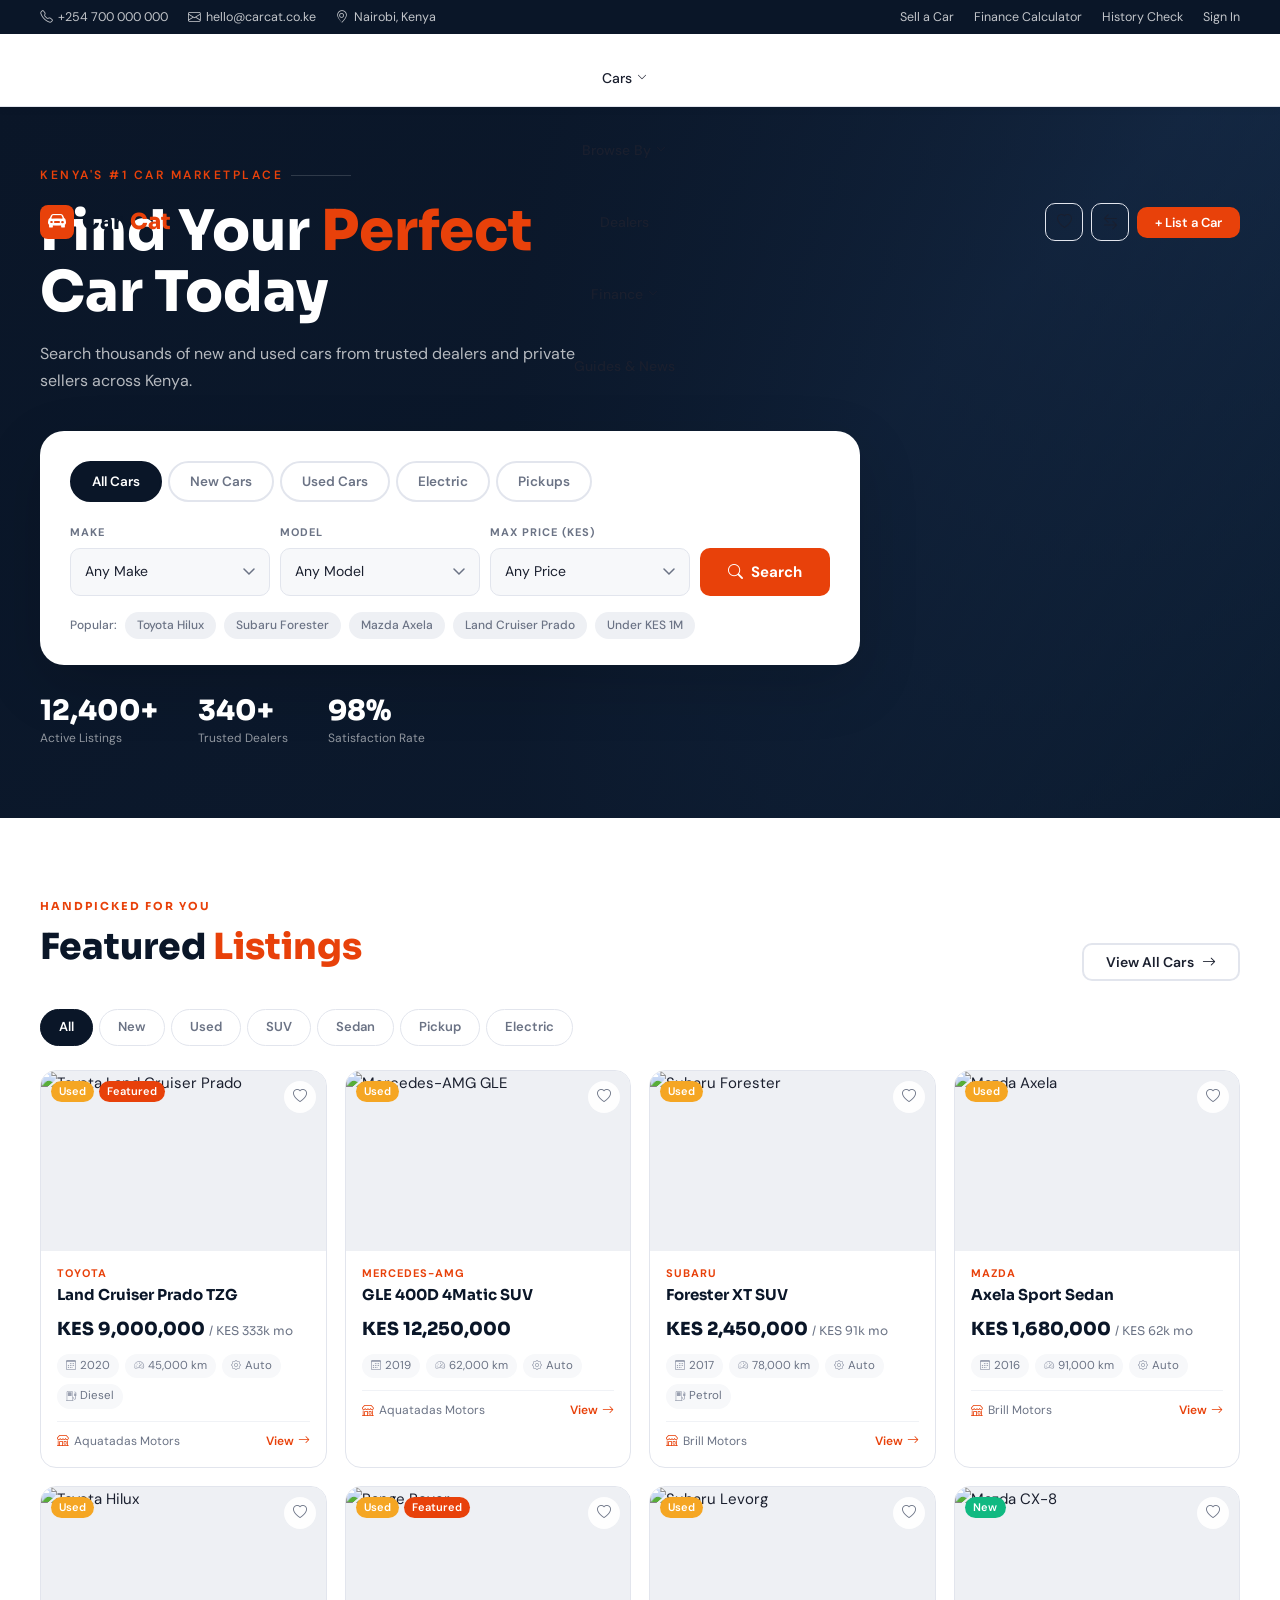
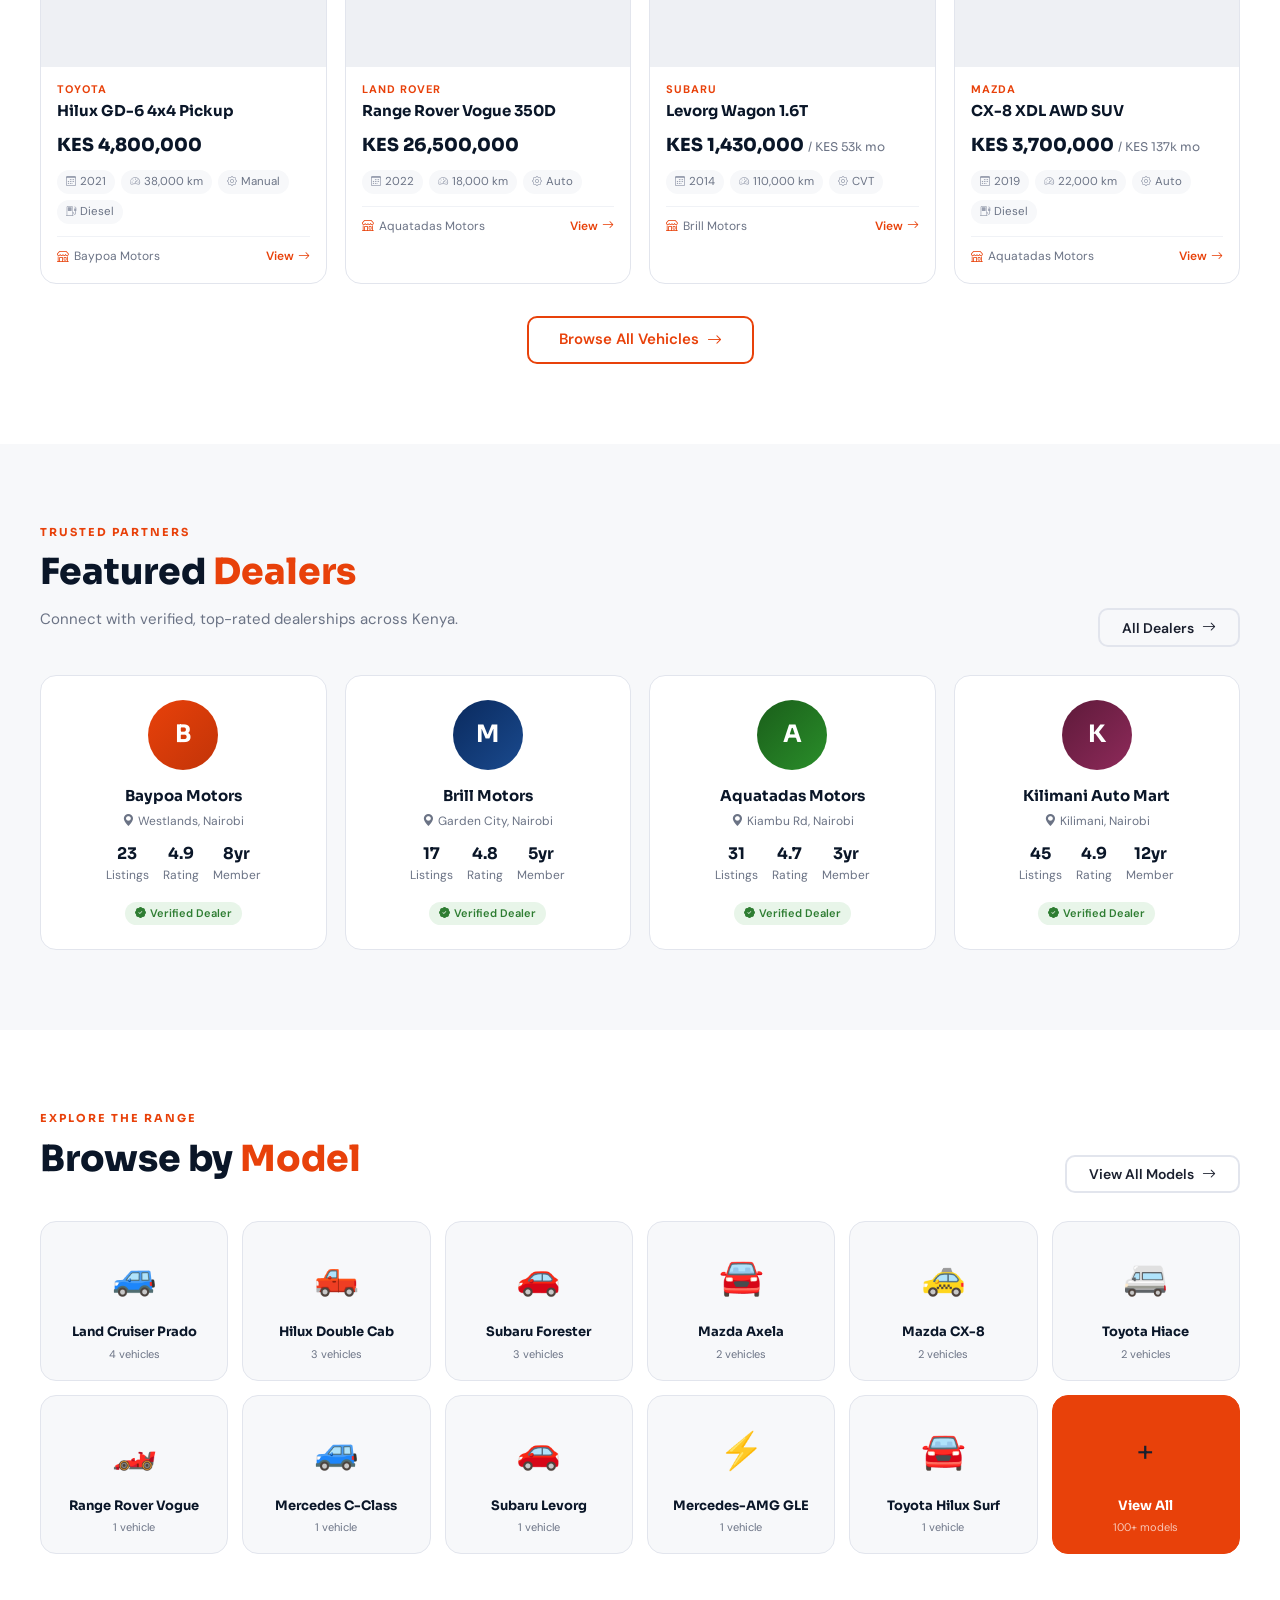
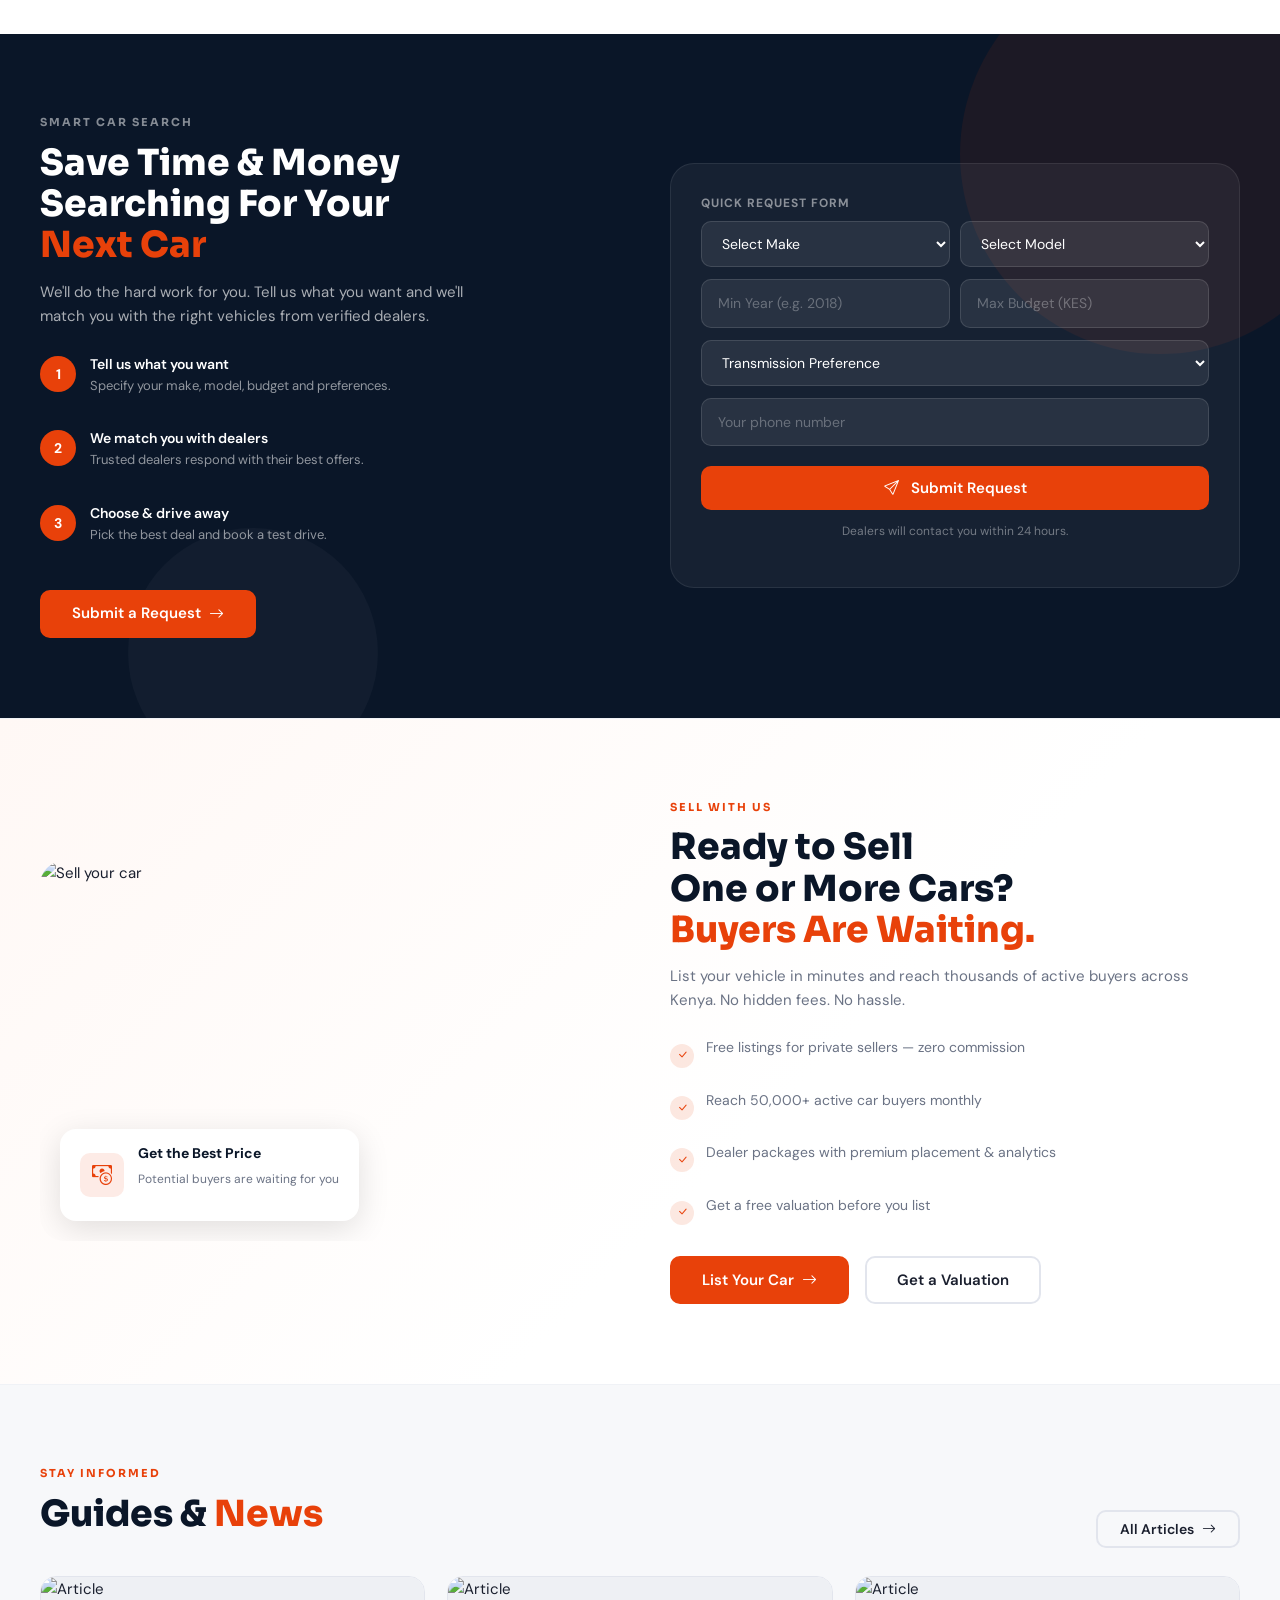
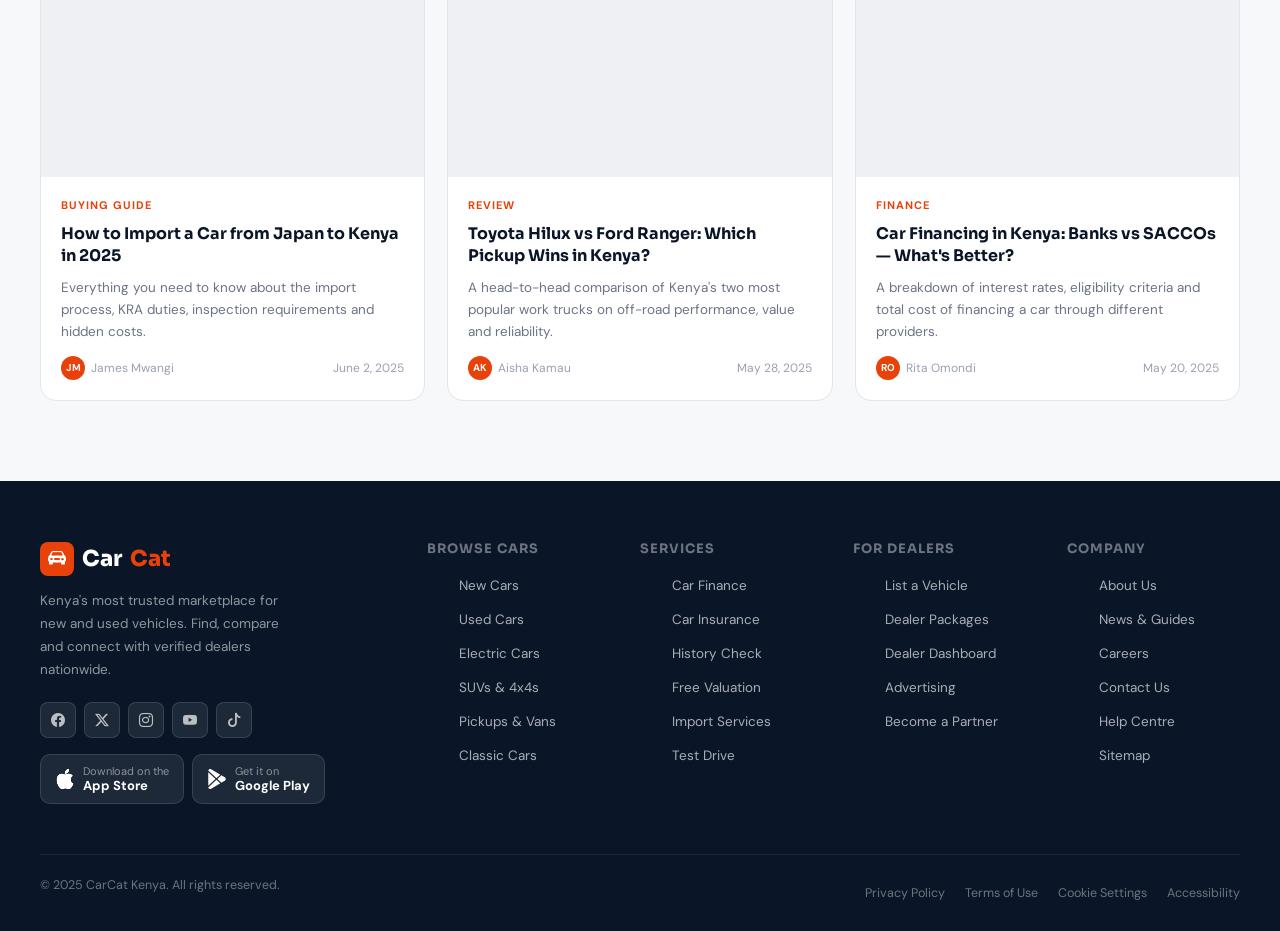
==== index.html @ f8829799 "initial commit" ====
<!DOCTYPE html>
<html lang="en">
<head>
  <meta charset="UTF-8" />
  <meta name="viewport" content="width=device-width, initial-scale=1.0" />
  <title>CarCat — Find Your Perfect Car</title>
  <link rel="stylesheet" href="https://cdn.jsdelivr.net/npm/bootstrap@5.3.3/dist/css/bootstrap.min.css" />
  <link rel="stylesheet" href="https://cdn.jsdelivr.net/npm/bootstrap-icons@1.11.3/font/bootstrap-icons.min.css" />
  <link rel="stylesheet" href="css/style.css" />
</head>
<body>

<!-- ===================== NAVBAR ===================== -->
<div class="navbar-wrap">
  <!-- Top bar -->
  <div class="top-bar">
    <div class="container">
      <div class="top-bar-links">
        <a href="#"><i class="bi bi-telephone"></i> +254 700 000 000</a>
        <a href="#"><i class="bi bi-envelope"></i> hello@carcat.co.ke</a>
        <a href="#"><i class="bi bi-geo-alt"></i> Nairobi, Kenya</a>
      </div>
      <div class="top-bar-links">
        <a href="pages/sell.html">Sell a Car</a>
        <a href="#">Finance Calculator</a>
        <a href="#">History Check</a>
        <a href="#">Sign In</a>
      </div>
    </div>
  </div>

  <!-- Main nav -->
  <nav class="navbar">
    <div class="container">
      <div class="navbar-logo">
        <a href="index.html">
          <div class="logo-icon"><i class="bi bi-car-front-fill"></i></div>
          Car<span>Cat</span>
        </a>
      </div>

      <ul class="navbar-nav">
        <!-- Cars dropdown -->
        <li class="nav-item">
          <a href="pages/listing.html" class="nav-link">Cars <i class="bi bi-chevron-down"></i></a>
          <div class="nav-dropdown">
            <a href="pages/listing.html?type=new"><i class="bi bi-stars"></i> New Cars</a>
            <a href="pages/listing.html?type=used"><i class="bi bi-car-front"></i> Used Cars</a>
            <a href="pages/listing.html?type=electric"><i class="bi bi-lightning-charge"></i> Electric Cars</a>
            <a href="pages/listing.html?type=suv"><i class="bi bi-truck"></i> SUVs &amp; 4x4s</a>
            <a href="pages/listing.html?type=classic"><i class="bi bi-award"></i> Classic Cars</a>
            <a href="pages/listing.html?type=pickup"><i class="bi bi-truck-front"></i> Pickups</a>
          </div>
        </li>
        <!-- Browse By dropdown -->
        <li class="nav-item">
          <a href="#" class="nav-link">Browse By <i class="bi bi-chevron-down"></i></a>
          <div class="nav-mega">
            <a href="#" class="mega-item"><i class="bi bi-tag"></i> Make</a>
            <a href="pages/models.html" class="mega-item"><i class="bi bi-grid"></i> Model</a>
            <a href="#" class="mega-item"><i class="bi bi-currency-dollar"></i> Price Range</a>
            <a href="#" class="mega-item"><i class="bi bi-geo-alt"></i> Location</a>
            <a href="#" class="mega-item"><i class="bi bi-fuel-pump"></i> Fuel Type</a>
            <a href="#" class="mega-item"><i class="bi bi-speedometer2"></i> Mileage</a>
            <a href="#" class="mega-item"><i class="bi bi-calendar3"></i> Year</a>
            <a href="#" class="mega-item"><i class="bi bi-gear"></i> Transmission</a>
            <a href="#" class="mega-item"><i class="bi bi-palette"></i> Colour</a>
          </div>
        </li>
        <li class="nav-item">
          <a href="pages/dealers.html" class="nav-link">Dealers</a>
        </li>
        <li class="nav-item">
          <a href="#" class="nav-link">Finance <i class="bi bi-chevron-down"></i></a>
          <div class="nav-dropdown">
            <a href="#"><i class="bi bi-calculator"></i> Finance Calculator</a>
            <a href="#"><i class="bi bi-bank"></i> Car Loans</a>
            <a href="#"><i class="bi bi-shield-check"></i> Car Insurance</a>
          </div>
        </li>
        <li class="nav-item">
          <a href="pages/articles.html" class="nav-link">Guides &amp; News</a>
        </li>
      </ul>

      <div class="navbar-actions">
        <button class="nav-icon-btn" title="Saved"><i class="bi bi-heart"></i></button>
        <button class="nav-icon-btn" title="Compare"><i class="bi bi-arrow-left-right"></i></button>
        <a href="pages/sell.html" class="btn btn-primary btn-sm">+ List a Car</a>
        <button class="navbar-toggle" id="navToggle"><i class="bi bi-list"></i></button>
      </div>
    </div>
  </nav>
</div>

<!-- Mobile Nav -->
<div class="mobile-nav" id="mobileNav">
  <a href="index.html" class="mobile-nav-link">Home <i class="bi bi-chevron-right"></i></a>
  <a href="pages/listing.html" class="mobile-nav-link">Browse Cars <i class="bi bi-chevron-right"></i></a>
  <a href="pages/dealers.html" class="mobile-nav-link">Dealers <i class="bi bi-chevron-right"></i></a>
  <a href="pages/models.html" class="mobile-nav-link">Models <i class="bi bi-chevron-right"></i></a>
  <a href="pages/articles.html" class="mobile-nav-link">News &amp; Guides <i class="bi bi-chevron-right"></i></a>
  <a href="pages/sell.html" class="mobile-nav-link">Sell a Car <i class="bi bi-chevron-right"></i></a>
  <div class="mt-4">
    <a href="pages/sell.html" class="btn btn-primary w-100">+ List a Car</a>
  </div>
</div>

<!-- ===================== HERO ===================== -->
<section class="hero">
  <div class="hero-bg"></div>
  <div class="hero-overlay"></div>
  <div class="hero-content">
    <div class="container">
      <div class="hero-text">
        <div class="hero-eyebrow">Kenya's #1 Car Marketplace</div>
        <h1>Find Your <span>Perfect</span><br>Car Today</h1>
        <p>Search thousands of new and used cars from trusted dealers and private sellers across Kenya.</p>
      </div>

      <!-- Search Card -->
      <div class="search-card">
        <div class="search-tabs">
          <button class="search-tab active">All Cars</button>
          <button class="search-tab">New Cars</button>
          <button class="search-tab">Used Cars</button>
          <button class="search-tab">Electric</button>
          <button class="search-tab">Pickups</button>
        </div>
        <div class="search-fields">
          <div class="field-group">
            <label class="field-label">Make</label>
            <select class="field-select">
              <option value="">Any Make</option>
              <option>Toyota</option>
              <option>Mazda</option>
              <option>Subaru</option>
              <option>Mercedes-Benz</option>
              <option>BMW</option>
              <option>Land Rover</option>
              <option>Nissan</option>
              <option>Honda</option>
              <option>Mitsubishi</option>
              <option>Volkswagen</option>
            </select>
          </div>
          <div class="field-group">
            <label class="field-label">Model</label>
            <select class="field-select">
              <option value="">Any Model</option>
              <option>Land Cruiser</option>
              <option>Axela</option>
              <option>Forester</option>
              <option>Hilux</option>
              <option>Prado</option>
            </select>
          </div>
          <div class="field-group">
            <label class="field-label">Max Price (KES)</label>
            <select class="field-select">
              <option value="">Any Price</option>
              <option>500,000</option>
              <option>1,000,000</option>
              <option>2,000,000</option>
              <option>3,000,000</option>
              <option>5,000,000</option>
              <option>10,000,000+</option>
            </select>
          </div>
          <button class="search-btn" onclick="window.location='pages/listing.html'">
            <i class="bi bi-search"></i> Search
          </button>
        </div>
        <div class="search-shortcuts">
          <span class="search-shortcut-label">Popular:</span>
          <span class="shortcut-tag">Toyota Hilux</span>
          <span class="shortcut-tag">Subaru Forester</span>
          <span class="shortcut-tag">Mazda Axela</span>
          <span class="shortcut-tag">Land Cruiser Prado</span>
          <span class="shortcut-tag">Under KES 1M</span>
        </div>
      </div>

      <div class="hero-stats">
        <div class="hero-stat"><div class="num">12,400+</div><div class="lbl">Active Listings</div></div>
        <div class="hero-stat"><div class="num">340+</div><div class="lbl">Trusted Dealers</div></div>
        <div class="hero-stat"><div class="num">98%</div><div class="lbl">Satisfaction Rate</div></div>
      </div>
    </div>
  </div>
</section>

<!-- ===================== FEATURED LISTINGS ===================== -->
<section class="listings-section section-gap" id="featured">
  <div class="container">
    <div class="listings-header">
      <div>
        <span class="section-label">Handpicked for You</span>
        <h2 class="section-title">Featured <span>Listings</span></h2>
      </div>
      <a href="pages/listing.html" class="btn btn-ghost">View All Cars <i class="bi bi-arrow-right"></i></a>
    </div>

    <div class="listings-filter-tabs">
      <button class="filter-tab active">All</button>
      <button class="filter-tab">New</button>
      <button class="filter-tab">Used</button>
      <button class="filter-tab">SUV</button>
      <button class="filter-tab">Sedan</button>
      <button class="filter-tab">Pickup</button>
      <button class="filter-tab">Electric</button>
    </div>

    <div class="vehicles-grid">

      <!-- Card 1 -->
      <div class="vehicle-card" onclick="window.location='pages/detail.html'">
        <div class="vehicle-img-wrap">
          <img src="https://images.unsplash.com/photo-1519641471654-76ce0107ad1b?w=600&q=80" alt="Toyota Land Cruiser Prado" loading="lazy" />
          <div class="vehicle-badges"><span class="badge-used">Used</span><span class="badge-featured">Featured</span></div>
          <button class="vehicle-fav"><i class="bi bi-heart"></i></button>
        </div>
        <div class="vehicle-body">
          <div class="vehicle-make">Toyota</div>
          <div class="vehicle-name">Land Cruiser Prado TZG</div>
          <div class="vehicle-price">KES 9,000,000 <small>/ KES 333k mo</small></div>
          <div class="vehicle-specs">
            <span class="spec-tag"><i class="bi bi-calendar3"></i> 2020</span>
            <span class="spec-tag"><i class="bi bi-speedometer2"></i> 45,000 km</span>
            <span class="spec-tag"><i class="bi bi-gear"></i> Auto</span>
            <span class="spec-tag"><i class="bi bi-fuel-pump"></i> Diesel</span>
          </div>
          <div class="vehicle-footer">
            <span class="vehicle-dealer"><i class="bi bi-shop"></i> Aquatadas Motors</span>
            <span class="vehicle-action">View <i class="bi bi-arrow-right"></i></span>
          </div>
        </div>
      </div>

      <!-- Card 2 -->
      <div class="vehicle-card" onclick="window.location='pages/detail.html'">
        <div class="vehicle-img-wrap">
          <img src="https://images.unsplash.com/photo-1544636331-e26879cd4d9b?w=600&q=80" alt="Mercedes-AMG GLE" loading="lazy" />
          <div class="vehicle-badges"><span class="badge-used">Used</span></div>
          <button class="vehicle-fav"><i class="bi bi-heart"></i></button>
        </div>
        <div class="vehicle-body">
          <div class="vehicle-make">Mercedes-AMG</div>
          <div class="vehicle-name">GLE 400D 4Matic SUV</div>
          <div class="vehicle-price">KES 12,250,000</div>
          <div class="vehicle-specs">
            <span class="spec-tag"><i class="bi bi-calendar3"></i> 2019</span>
            <span class="spec-tag"><i class="bi bi-speedometer2"></i> 62,000 km</span>
            <span class="spec-tag"><i class="bi bi-gear"></i> Auto</span>
          </div>
          <div class="vehicle-footer">
            <span class="vehicle-dealer"><i class="bi bi-shop"></i> Aquatadas Motors</span>
            <span class="vehicle-action">View <i class="bi bi-arrow-right"></i></span>
          </div>
        </div>
      </div>

      <!-- Card 3 -->
      <div class="vehicle-card" onclick="window.location='pages/detail.html'">
        <div class="vehicle-img-wrap">
          <img src="https://images.unsplash.com/photo-1550355291-bbee04a92027?w=600&q=80" alt="Subaru Forester" loading="lazy" />
          <div class="vehicle-badges"><span class="badge-used">Used</span></div>
          <button class="vehicle-fav"><i class="bi bi-heart"></i></button>
        </div>
        <div class="vehicle-body">
          <div class="vehicle-make">Subaru</div>
          <div class="vehicle-name">Forester XT SUV</div>
          <div class="vehicle-price">KES 2,450,000 <small>/ KES 91k mo</small></div>
          <div class="vehicle-specs">
            <span class="spec-tag"><i class="bi bi-calendar3"></i> 2017</span>
            <span class="spec-tag"><i class="bi bi-speedometer2"></i> 78,000 km</span>
            <span class="spec-tag"><i class="bi bi-gear"></i> Auto</span>
            <span class="spec-tag"><i class="bi bi-fuel-pump"></i> Petrol</span>
          </div>
          <div class="vehicle-footer">
            <span class="vehicle-dealer"><i class="bi bi-shop"></i> Brill Motors</span>
            <span class="vehicle-action">View <i class="bi bi-arrow-right"></i></span>
          </div>
        </div>
      </div>

      <!-- Card 4 -->
      <div class="vehicle-card" onclick="window.location='pages/detail.html'">
        <div class="vehicle-img-wrap">
          <img src="https://images.unsplash.com/photo-1553440569-bcc63803a83d?w=600&q=80" alt="Mazda Axela" loading="lazy" />
          <div class="vehicle-badges"><span class="badge-used">Used</span></div>
          <button class="vehicle-fav"><i class="bi bi-heart"></i></button>
        </div>
        <div class="vehicle-body">
          <div class="vehicle-make">Mazda</div>
          <div class="vehicle-name">Axela Sport Sedan</div>
          <div class="vehicle-price">KES 1,680,000 <small>/ KES 62k mo</small></div>
          <div class="vehicle-specs">
            <span class="spec-tag"><i class="bi bi-calendar3"></i> 2016</span>
            <span class="spec-tag"><i class="bi bi-speedometer2"></i> 91,000 km</span>
            <span class="spec-tag"><i class="bi bi-gear"></i> Auto</span>
          </div>
          <div class="vehicle-footer">
            <span class="vehicle-dealer"><i class="bi bi-shop"></i> Brill Motors</span>
            <span class="vehicle-action">View <i class="bi bi-arrow-right"></i></span>
          </div>
        </div>
      </div>

      <!-- Card 5 -->
      <div class="vehicle-card" onclick="window.location='pages/detail.html'">
        <div class="vehicle-img-wrap">
          <img src="https://images.unsplash.com/photo-1494976388531-d1058494cdd8?w=600&q=80" alt="Toyota Hilux" loading="lazy" />
          <div class="vehicle-badges"><span class="badge-used">Used</span></div>
          <button class="vehicle-fav"><i class="bi bi-heart"></i></button>
        </div>
        <div class="vehicle-body">
          <div class="vehicle-make">Toyota</div>
          <div class="vehicle-name">Hilux GD-6 4x4 Pickup</div>
          <div class="vehicle-price">KES 4,800,000</div>
          <div class="vehicle-specs">
            <span class="spec-tag"><i class="bi bi-calendar3"></i> 2021</span>
            <span class="spec-tag"><i class="bi bi-speedometer2"></i> 38,000 km</span>
            <span class="spec-tag"><i class="bi bi-gear"></i> Manual</span>
            <span class="spec-tag"><i class="bi bi-fuel-pump"></i> Diesel</span>
          </div>
          <div class="vehicle-footer">
            <span class="vehicle-dealer"><i class="bi bi-shop"></i> Baypoa Motors</span>
            <span class="vehicle-action">View <i class="bi bi-arrow-right"></i></span>
          </div>
        </div>
      </div>

      <!-- Card 6 -->
      <div class="vehicle-card" onclick="window.location='pages/detail.html'">
        <div class="vehicle-img-wrap">
          <img src="https://images.unsplash.com/photo-1608023136037-626dad6c2b44?w=600&q=80" alt="Range Rover" loading="lazy" />
          <div class="vehicle-badges"><span class="badge-used">Used</span><span class="badge-featured">Featured</span></div>
          <button class="vehicle-fav"><i class="bi bi-heart"></i></button>
        </div>
        <div class="vehicle-body">
          <div class="vehicle-make">Land Rover</div>
          <div class="vehicle-name">Range Rover Vogue 350D</div>
          <div class="vehicle-price">KES 26,500,000</div>
          <div class="vehicle-specs">
            <span class="spec-tag"><i class="bi bi-calendar3"></i> 2022</span>
            <span class="spec-tag"><i class="bi bi-speedometer2"></i> 18,000 km</span>
            <span class="spec-tag"><i class="bi bi-gear"></i> Auto</span>
          </div>
          <div class="vehicle-footer">
            <span class="vehicle-dealer"><i class="bi bi-shop"></i> Aquatadas Motors</span>
            <span class="vehicle-action">View <i class="bi bi-arrow-right"></i></span>
          </div>
        </div>
      </div>

      <!-- Card 7 -->
      <div class="vehicle-card" onclick="window.location='pages/detail.html'">
        <div class="vehicle-img-wrap">
          <img src="https://images.unsplash.com/photo-1541899481282-d53bffe3c35d?w=600&q=80" alt="Subaru Levorg" loading="lazy" />
          <div class="vehicle-badges"><span class="badge-used">Used</span></div>
          <button class="vehicle-fav"><i class="bi bi-heart"></i></button>
        </div>
        <div class="vehicle-body">
          <div class="vehicle-make">Subaru</div>
          <div class="vehicle-name">Levorg Wagon 1.6T</div>
          <div class="vehicle-price">KES 1,430,000 <small>/ KES 53k mo</small></div>
          <div class="vehicle-specs">
            <span class="spec-tag"><i class="bi bi-calendar3"></i> 2014</span>
            <span class="spec-tag"><i class="bi bi-speedometer2"></i> 110,000 km</span>
            <span class="spec-tag"><i class="bi bi-gear"></i> CVT</span>
          </div>
          <div class="vehicle-footer">
            <span class="vehicle-dealer"><i class="bi bi-shop"></i> Brill Motors</span>
            <span class="vehicle-action">View <i class="bi bi-arrow-right"></i></span>
          </div>
        </div>
      </div>

      <!-- Card 8 -->
      <div class="vehicle-card" onclick="window.location='pages/detail.html'">
        <div class="vehicle-img-wrap">
          <img src="https://images.unsplash.com/photo-1580274455191-1c62238fa333?w=600&q=80" alt="Mazda CX-8" loading="lazy" />
          <div class="vehicle-badges"><span class="badge-new">New</span></div>
          <button class="vehicle-fav"><i class="bi bi-heart"></i></button>
        </div>
        <div class="vehicle-body">
          <div class="vehicle-make">Mazda</div>
          <div class="vehicle-name">CX-8 XDL AWD SUV</div>
          <div class="vehicle-price">KES 3,700,000 <small>/ KES 137k mo</small></div>
          <div class="vehicle-specs">
            <span class="spec-tag"><i class="bi bi-calendar3"></i> 2019</span>
            <span class="spec-tag"><i class="bi bi-speedometer2"></i> 22,000 km</span>
            <span class="spec-tag"><i class="bi bi-gear"></i> Auto</span>
            <span class="spec-tag"><i class="bi bi-fuel-pump"></i> Diesel</span>
          </div>
          <div class="vehicle-footer">
            <span class="vehicle-dealer"><i class="bi bi-shop"></i> Aquatadas Motors</span>
            <span class="vehicle-action">View <i class="bi bi-arrow-right"></i></span>
          </div>
        </div>
      </div>

    </div><!-- /vehicles-grid -->

    <div class="text-center mt-8">
      <a href="pages/listing.html" class="btn btn-outline btn-lg">Browse All Vehicles <i class="bi bi-arrow-right"></i></a>
    </div>
  </div>
</section>

<!-- ===================== FEATURED DEALERS ===================== -->
<section class="dealers-section section-gap">
  <div class="container">
    <div class="listings-header">
      <div>
        <span class="section-label">Trusted Partners</span>
        <h2 class="section-title">Featured <span>Dealers</span></h2>
        <p class="section-subtitle">Connect with verified, top-rated dealerships across Kenya.</p>
      </div>
      <a href="pages/dealers.html" class="btn btn-ghost">All Dealers <i class="bi bi-arrow-right"></i></a>
    </div>

    <div class="dealers-grid">

      <div class="dealer-card" onclick="window.location='pages/dealer-profile.html'">
        <div class="dealer-avatar-placeholder">B</div>
        <div class="dealer-name">Baypoa Motors</div>
        <div class="dealer-location"><i class="bi bi-geo-alt-fill"></i> Westlands, Nairobi</div>
        <div class="dealer-stats">
          <div class="dealer-stat"><strong>23</strong>Listings</div>
          <div class="dealer-stat"><strong>4.9</strong>Rating</div>
          <div class="dealer-stat"><strong>8yr</strong>Member</div>
        </div>
        <div class="dealer-badge"><i class="bi bi-patch-check-fill"></i> Verified Dealer</div>
      </div>

      <div class="dealer-card" onclick="window.location='pages/dealer-profile.html'">
        <div class="dealer-avatar-placeholder" style="background:linear-gradient(135deg,#0a2a5e,#1a4a8e)">M</div>
        <div class="dealer-name">Brill Motors</div>
        <div class="dealer-location"><i class="bi bi-geo-alt-fill"></i> Garden City, Nairobi</div>
        <div class="dealer-stats">
          <div class="dealer-stat"><strong>17</strong>Listings</div>
          <div class="dealer-stat"><strong>4.8</strong>Rating</div>
          <div class="dealer-stat"><strong>5yr</strong>Member</div>
        </div>
        <div class="dealer-badge"><i class="bi bi-patch-check-fill"></i> Verified Dealer</div>
      </div>

      <div class="dealer-card" onclick="window.location='pages/dealer-profile.html'">
        <div class="dealer-avatar-placeholder" style="background:linear-gradient(135deg,#1a5e1a,#2a8e2a)">A</div>
        <div class="dealer-name">Aquatadas Motors</div>
        <div class="dealer-location"><i class="bi bi-geo-alt-fill"></i> Kiambu Rd, Nairobi</div>
        <div class="dealer-stats">
          <div class="dealer-stat"><strong>31</strong>Listings</div>
          <div class="dealer-stat"><strong>4.7</strong>Rating</div>
          <div class="dealer-stat"><strong>3yr</strong>Member</div>
        </div>
        <div class="dealer-badge"><i class="bi bi-patch-check-fill"></i> Verified Dealer</div>
      </div>

      <div class="dealer-card" onclick="window.location='pages/dealer-profile.html'">
        <div class="dealer-avatar-placeholder" style="background:linear-gradient(135deg,#5e1a3a,#8e2a5a)">K</div>
        <div class="dealer-name">Kilimani Auto Mart</div>
        <div class="dealer-location"><i class="bi bi-geo-alt-fill"></i> Kilimani, Nairobi</div>
        <div class="dealer-stats">
          <div class="dealer-stat"><strong>45</strong>Listings</div>
          <div class="dealer-stat"><strong>4.9</strong>Rating</div>
          <div class="dealer-stat"><strong>12yr</strong>Member</div>
        </div>
        <div class="dealer-badge"><i class="bi bi-patch-check-fill"></i> Verified Dealer</div>
      </div>

    </div>
  </div>
</section>

<!-- ===================== BROWSE BY MODEL ===================== -->
<section class="models-section section-gap">
  <div class="container">
    <div class="listings-header">
      <div>
        <span class="section-label">Explore the Range</span>
        <h2 class="section-title">Browse by <span>Model</span></h2>
      </div>
      <a href="pages/models.html" class="btn btn-ghost">View All Models <i class="bi bi-arrow-right"></i></a>
    </div>

    <div class="models-grid">
      <a href="pages/listing.html" class="model-card">
        <div class="model-img-placeholder">🚙</div>
        <div class="model-name">Land Cruiser Prado</div>
        <div class="model-count">4 vehicles</div>
      </a>
      <a href="pages/listing.html" class="model-card">
        <div class="model-img-placeholder">🛻</div>
        <div class="model-name">Hilux Double Cab</div>
        <div class="model-count">3 vehicles</div>
      </a>
      <a href="pages/listing.html" class="model-card">
        <div class="model-img-placeholder">🚗</div>
        <div class="model-name">Subaru Forester</div>
        <div class="model-count">3 vehicles</div>
      </a>
      <a href="pages/listing.html" class="model-card">
        <div class="model-img-placeholder">🚘</div>
        <div class="model-name">Mazda Axela</div>
        <div class="model-count">2 vehicles</div>
      </a>
      <a href="pages/listing.html" class="model-card">
        <div class="model-img-placeholder">🚕</div>
        <div class="model-name">Mazda CX-8</div>
        <div class="model-count">2 vehicles</div>
      </a>
      <a href="pages/listing.html" class="model-card">
        <div class="model-img-placeholder">🚐</div>
        <div class="model-name">Toyota Hiace</div>
        <div class="model-count">2 vehicles</div>
      </a>
      <a href="pages/listing.html" class="model-card">
        <div class="model-img-placeholder">🏎️</div>
        <div class="model-name">Range Rover Vogue</div>
        <div class="model-count">1 vehicle</div>
      </a>
      <a href="pages/listing.html" class="model-card">
        <div class="model-img-placeholder">🚙</div>
        <div class="model-name">Mercedes C-Class</div>
        <div class="model-count">1 vehicle</div>
      </a>
      <a href="pages/listing.html" class="model-card">
        <div class="model-img-placeholder">🚗</div>
        <div class="model-name">Subaru Levorg</div>
        <div class="model-count">1 vehicle</div>
      </a>
      <a href="pages/listing.html" class="model-card">
        <div class="model-img-placeholder">⚡</div>
        <div class="model-name">Mercedes-AMG GLE</div>
        <div class="model-count">1 vehicle</div>
      </a>
      <a href="pages/listing.html" class="model-card">
        <div class="model-img-placeholder">🚘</div>
        <div class="model-name">Toyota Hilux Surf</div>
        <div class="model-count">1 vehicle</div>
      </a>
      <a href="pages/models.html" class="model-card" style="background:var(--primary);border-color:var(--primary);">
        <div class="model-img-placeholder" style="font-size:30px;">+</div>
        <div class="model-name" style="color:white;">View All</div>
        <div class="model-count" style="color:rgba(255,255,255,.7);">100+ models</div>
      </a>
    </div>
  </div>
</section>

<!-- ===================== SAVE TIME / REQUEST SECTION ===================== -->
<section class="request-section section-gap">
  <div class="container">
    <div class="request-inner">
      <div class="request-text">
        <span class="section-label">Smart Car Search</span>
        <h2 class="section-title">Save Time &amp; Money<br>Searching For Your<br><span style="color:var(--primary)">Next Car</span></h2>
        <p class="section-subtitle">We'll do the hard work for you. Tell us what you want and we'll match you with the right vehicles from verified dealers.</p>
        <div class="request-steps">
          <div class="request-step">
            <div class="step-num">1</div>
            <div class="step-content">
              <h4>Tell us what you want</h4>
              <p>Specify your make, model, budget and preferences.</p>
            </div>
          </div>
          <div class="request-step">
            <div class="step-num">2</div>
            <div class="step-content">
              <h4>We match you with dealers</h4>
              <p>Trusted dealers respond with their best offers.</p>
            </div>
          </div>
          <div class="request-step">
            <div class="step-num">3</div>
            <div class="step-content">
              <h4>Choose &amp; drive away</h4>
              <p>Pick the best deal and book a test drive.</p>
            </div>
          </div>
        </div>
        <a href="pages/listing.html" class="btn btn-primary btn-lg">Submit a Request <i class="bi bi-arrow-right"></i></a>
      </div>
      <div class="request-visual">
        <div class="request-form-preview">
          <span class="rfp-label">Quick Request Form</span>
          <div class="rfp-row">
            <select class="rfp-field">
              <option>Select Make</option>
              <option>Toyota</option>
              <option>Subaru</option>
              <option>Mazda</option>
            </select>
            <select class="rfp-field">
              <option>Select Model</option>
            </select>
          </div>
          <div class="rfp-row">
            <input class="rfp-field" type="text" placeholder="Min Year (e.g. 2018)" />
            <input class="rfp-field" type="text" placeholder="Max Budget (KES)" />
          </div>
          <select class="rfp-field" style="width:100%;display:block;">
            <option>Transmission Preference</option>
            <option>Automatic</option>
            <option>Manual</option>
            <option>CVT</option>
          </select>
          <input class="rfp-field" type="text" placeholder="Your phone number" style="width:100%;display:block;" />
          <button class="btn btn-primary btn-lg w-100 mt-2" style="justify-content:center;border:none;"><i class="bi bi-send"></i> &nbsp;Submit Request</button>
          <p style="font-size:12px;color:rgba(255,255,255,.4);text-align:center;margin-top:12px;">Dealers will contact you within 24 hours.</p>
        </div>
      </div>
    </div>
  </div>
</section>

<!-- ===================== SELL YOUR CAR ===================== -->
<section class="sell-section section-gap">
  <div class="container">
    <div class="sell-inner">
      <div class="sell-visual">
        <div class="sell-img">
          <img src="https://images.unsplash.com/photo-1560958089-b8a1929cea89?w=800&q=80" alt="Sell your car" loading="lazy" />
          <div class="sell-floater">
            <div class="sf-icon"><i class="bi bi-cash-coin"></i></div>
            <div class="sf-text">
              <h5>Get the Best Price</h5>
              <p>Potential buyers are waiting for you</p>
            </div>
          </div>
        </div>
      </div>
      <div class="sell-text">
        <span class="section-label">Sell With Us</span>
        <h2 class="section-title">Ready to Sell<br>One or More Cars?<br><span>Buyers Are Waiting.</span></h2>
        <p class="section-subtitle">List your vehicle in minutes and reach thousands of active buyers across Kenya. No hidden fees. No hassle.</p>
        <div class="sell-features">
          <div class="sell-feature">
            <div class="sf-check"><i class="bi bi-check-lg"></i></div>
            <p>Free listings for private sellers — zero commission</p>
          </div>
          <div class="sell-feature">
            <div class="sf-check"><i class="bi bi-check-lg"></i></div>
            <p>Reach 50,000+ active car buyers monthly</p>
          </div>
          <div class="sell-feature">
            <div class="sf-check"><i class="bi bi-check-lg"></i></div>
            <p>Dealer packages with premium placement &amp; analytics</p>
          </div>
          <div class="sell-feature">
            <div class="sf-check"><i class="bi bi-check-lg"></i></div>
            <p>Get a free valuation before you list</p>
          </div>
        </div>
        <div class="d-flex gap-3 flex-wrap mt-4">
          <a href="pages/sell.html" class="btn btn-primary btn-lg">List Your Car <i class="bi bi-arrow-right"></i></a>
          <a href="#" class="btn btn-ghost btn-lg">Get a Valuation</a>
        </div>
      </div>
    </div>
  </div>
</section>

<!-- ===================== ARTICLES ===================== -->
<section class="articles-section section-gap">
  <div class="container">
    <div class="listings-header">
      <div>
        <span class="section-label">Stay Informed</span>
        <h2 class="section-title">Guides &amp; <span>News</span></h2>
      </div>
      <a href="pages/articles.html" class="btn btn-ghost">All Articles <i class="bi bi-arrow-right"></i></a>
    </div>

    <div class="articles-grid">

      <div class="article-card">
        <div class="article-img">
          <img src="https://images.unsplash.com/photo-1507003211169-0a1dd7228f2d?w=600&q=80" alt="Article" loading="lazy" />
        </div>
        <div class="article-body">
          <span class="article-tag">Buying Guide</span>
          <h3 class="article-title">How to Import a Car from Japan to Kenya in 2025</h3>
          <p class="article-excerpt">Everything you need to know about the import process, KRA duties, inspection requirements and hidden costs.</p>
          <div class="article-meta">
            <div class="article-author">
              <div class="author-ava">JM</div>
              <span>James Mwangi</span>
            </div>
            <span>June 2, 2025</span>
          </div>
        </div>
      </div>

      <div class="article-card">
        <div class="article-img">
          <img src="https://images.unsplash.com/photo-1485291571150-772bcfc10da5?w=600&q=80" alt="Article" loading="lazy" />
        </div>
        <div class="article-body">
          <span class="article-tag">Review</span>
          <h3 class="article-title">Toyota Hilux vs Ford Ranger: Which Pickup Wins in Kenya?</h3>
          <p class="article-excerpt">A head-to-head comparison of Kenya's two most popular work trucks on off-road performance, value and reliability.</p>
          <div class="article-meta">
            <div class="article-author">
              <div class="author-ava">AK</div>
              <span>Aisha Kamau</span>
            </div>
            <span>May 28, 2025</span>
          </div>
        </div>
      </div>

      <div class="article-card">
        <div class="article-img">
          <img src="https://images.unsplash.com/photo-1591293836027-e05b48473b67?w=600&q=80" alt="Article" loading="lazy" />
        </div>
        <div class="article-body">
          <span class="article-tag">Finance</span>
          <h3 class="article-title">Car Financing in Kenya: Banks vs SACCOs — What's Better?</h3>
          <p class="article-excerpt">A breakdown of interest rates, eligibility criteria and total cost of financing a car through different providers.</p>
          <div class="article-meta">
            <div class="article-author">
              <div class="author-ava">RO</div>
              <span>Rita Omondi</span>
            </div>
            <span>May 20, 2025</span>
          </div>
        </div>
      </div>

    </div>
  </div>
</section>

<!-- ===================== FOOTER ===================== -->
<footer class="site-footer">
  <div class="container">
    <div class="footer-grid">
      <div class="footer-brand">
        <a href="index.html" style="font-family:var(--font-display);font-size:22px;font-weight:800;color:white;display:flex;align-items:center;gap:8px;">
          <div class="logo-icon"><i class="bi bi-car-front-fill"></i></div>
          Car<span style="color:var(--primary)">Cat</span>
        </a>
        <p>Kenya's most trusted marketplace for new and used vehicles. Find, compare and connect with verified dealers nationwide.</p>
        <div class="footer-socials">
          <a class="social-btn" href="#"><i class="bi bi-facebook"></i></a>
          <a class="social-btn" href="#"><i class="bi bi-twitter-x"></i></a>
          <a class="social-btn" href="#"><i class="bi bi-instagram"></i></a>
          <a class="social-btn" href="#"><i class="bi bi-youtube"></i></a>
          <a class="social-btn" href="#"><i class="bi bi-tiktok"></i></a>
        </div>
        <div class="footer-app">
          <div class="app-badge"><i class="bi bi-apple"></i><div class="app-badge-text">Download on the<strong>App Store</strong></div></div>
          <div class="app-badge"><i class="bi bi-google-play"></i><div class="app-badge-text">Get it on<strong>Google Play</strong></div></div>
        </div>
      </div>

      <div class="footer-col">
        <h5>Browse Cars</h5>
        <ul>
          <li><a href="pages/listing.html">New Cars</a></li>
          <li><a href="pages/listing.html">Used Cars</a></li>
          <li><a href="pages/listing.html">Electric Cars</a></li>
          <li><a href="pages/listing.html">SUVs &amp; 4x4s</a></li>
          <li><a href="pages/listing.html">Pickups &amp; Vans</a></li>
          <li><a href="pages/listing.html">Classic Cars</a></li>
        </ul>
      </div>

      <div class="footer-col">
        <h5>Services</h5>
        <ul>
          <li><a href="#">Car Finance</a></li>
          <li><a href="#">Car Insurance</a></li>
          <li><a href="#">History Check</a></li>
          <li><a href="#">Free Valuation</a></li>
          <li><a href="#">Import Services</a></li>
          <li><a href="#">Test Drive</a></li>
        </ul>
      </div>

      <div class="footer-col">
        <h5>For Dealers</h5>
        <ul>
          <li><a href="pages/sell.html">List a Vehicle</a></li>
          <li><a href="#">Dealer Packages</a></li>
          <li><a href="#">Dealer Dashboard</a></li>
          <li><a href="#">Advertising</a></li>
          <li><a href="#">Become a Partner</a></li>
        </ul>
      </div>

      <div class="footer-col">
        <h5>Company</h5>
        <ul>
          <li><a href="#">About Us</a></li>
          <li><a href="pages/articles.html">News &amp; Guides</a></li>
          <li><a href="#">Careers</a></li>
          <li><a href="#">Contact Us</a></li>
          <li><a href="#">Help Centre</a></li>
          <li><a href="#">Sitemap</a></li>
        </ul>
      </div>
    </div>

    <div class="footer-bottom">
      <p>© 2025 CarCat Kenya. All rights reserved.</p>
      <div class="footer-bottom-links">
        <a href="#">Privacy Policy</a>
        <a href="#">Terms of Use</a>
        <a href="#">Cookie Settings</a>
        <a href="#">Accessibility</a>
      </div>
    </div>
  </div>
</footer>

<script src="https://cdn.jsdelivr.net/npm/bootstrap@5.3.3/dist/js/bootstrap.bundle.min.js"></script>
<script src="js/main.js"></script>
</body>
</html>
---- css/style.css ----
/* ============================================
   CARCAT — Main Stylesheet
   ============================================ */

@import url('https://fonts.googleapis.com/css2?family=Sora:wght@300;400;500;600;700;800&family=DM+Sans:ital,opsz,wght@0,9..40,300;0,9..40,400;0,9..40,500;0,9..40,600;1,9..40,400&display=swap');

:root {
  --primary: #e8410a;
  --primary-dark: #c23408;
  --primary-light: #ff6b3d;
  --secondary: #0a1628;
  --secondary-mid: #142240;
  --accent: #f5a623;
  --surface: #f7f8fa;
  --surface-2: #eef0f4;
  --white: #ffffff;
  --text: #1a1f2e;
  --text-muted: #6b7385;
  --text-light: #9aa0b0;
  --border: #e2e5ed;
  --border-light: #f0f2f6;
  --shadow-sm: 0 1px 3px rgba(0,0,0,.08), 0 1px 2px rgba(0,0,0,.04);
  --shadow-md: 0 4px 16px rgba(0,0,0,.10);
  --shadow-lg: 0 8px 32px rgba(0,0,0,.12);
  --shadow-xl: 0 20px 60px rgba(0,0,0,.15);
  --radius: 10px;
  --radius-lg: 16px;
  --radius-xl: 24px;
  --font-display: 'Sora', sans-serif;
  --font-body: 'DM Sans', sans-serif;
  --nav-h: 72px;
  --transition: .22s cubic-bezier(.4,0,.2,1);
}

*, *::before, *::after { box-sizing: border-box; margin: 0; padding: 0; }

html { scroll-behavior: smooth; }

body {
  font-family: var(--font-body);
  font-size: 15px;
  color: var(--text);
  background: var(--white);
  line-height: 1.6;
  -webkit-font-smoothing: antialiased;
}

a { text-decoration: none; color: inherit; transition: color var(--transition); }
img { max-width: 100%; display: block; }
ul { list-style: none; }

.container { max-width: 1240px; margin: 0 auto; padding: 0 20px; }
.section-gap { padding: 80px 0; }
.section-gap-sm { padding: 56px 0; }

/* ---- Badges ---- */
.badge-new { background: #10b981; color: #fff; font-size: 11px; font-weight: 600; padding: 2px 8px; border-radius: 20px; letter-spacing: .4px; }
.badge-used { background: var(--accent); color: #fff; font-size: 11px; font-weight: 600; padding: 2px 8px; border-radius: 20px; }
.badge-featured { background: var(--primary); color: #fff; font-size: 11px; font-weight: 600; padding: 2px 8px; border-radius: 20px; }

/* ---- Buttons ---- */
.btn { display: inline-flex; align-items: center; gap: 8px; font-family: var(--font-body); font-weight: 600; font-size: 14px; border-radius: var(--radius); cursor: pointer; transition: all var(--transition); border: 2px solid transparent; padding: 10px 22px; line-height: 1; }
.btn-primary { background: var(--primary); color: var(--white); border-color: var(--primary); }
.btn-primary:hover { background: var(--primary-dark); border-color: var(--primary-dark); transform: translateY(-1px); box-shadow: 0 6px 20px rgba(232,65,10,.35); }
.btn-outline { background: transparent; color: var(--primary); border-color: var(--primary); }
.btn-outline:hover { background: var(--primary); color: var(--white); }
.btn-white { background: var(--white); color: var(--secondary); border-color: var(--white); }
.btn-white:hover { background: var(--surface); }
.btn-ghost { background: transparent; color: var(--text); border-color: var(--border); }
.btn-ghost:hover { border-color: var(--primary); color: var(--primary); }
.btn-lg { padding: 14px 30px; font-size: 15px; }
.btn-sm { padding: 7px 16px; font-size: 13px; }

/* ---- Section Headings ---- */
.section-label {
  font-family: var(--font-display);
  font-size: 11px;
  font-weight: 700;
  letter-spacing: 2px;
  text-transform: uppercase;
  color: var(--primary);
  display: block;
  margin-bottom: 10px;
}
.section-title {
  font-family: var(--font-display);
  font-size: clamp(26px, 4vw, 36px);
  font-weight: 800;
  color: var(--secondary);
  line-height: 1.15;
  margin-bottom: 14px;
}
.section-title span { color: var(--primary); }
.section-subtitle { font-size: 15px; color: var(--text-muted); max-width: 520px; }

/* ============================================
   NAVBAR
   ============================================ */
.navbar-wrap {
  position: fixed;
  top: 0; left: 0; right: 0;
  z-index: 1000;
  background: var(--white);
  border-bottom: 1px solid var(--border);
  box-shadow: 0 2px 8px rgba(0,0,0,.06);
}

.top-bar {
  background: var(--secondary);
  color: rgba(255,255,255,.75);
  font-size: 12.5px;
  padding: 7px 0;
}
.top-bar .container { display: flex; align-items: center; justify-content: space-between; gap: 16px; }
.top-bar a { color: rgba(255,255,255,.75); }
.top-bar a:hover { color: var(--white); }
.top-bar-links { display: flex; gap: 20px; }
.top-bar-links a { display: flex; align-items: center; gap: 5px; }

.navbar { height: var(--nav-h); }
.navbar .container { display: flex; align-items: center; gap: 0; height: 100%; }

.navbar-logo { flex-shrink: 0; margin-right: 32px; }
.navbar-logo a { font-family: var(--font-display); font-size: 22px; font-weight: 800; color: var(--secondary); display: flex; align-items: center; gap: 8px; }
.navbar-logo a span { color: var(--primary); }
.logo-icon { width: 34px; height: 34px; background: var(--primary); border-radius: 8px; display: flex; align-items: center; justify-content: center; color: white; font-size: 18px; }

.navbar-nav { display: flex; align-items: center; gap: 0; flex: 1; }
.nav-item { position: relative; }
.nav-link {
  display: flex; align-items: center; gap: 5px;
  font-weight: 500; font-size: 14px; color: var(--text);
  padding: 0 14px; height: var(--nav-h);
  transition: color var(--transition);
  white-space: nowrap;
}
.nav-link:hover, .nav-link.active { color: var(--primary); }
.nav-link i { font-size: 10px; transition: transform var(--transition); }
.nav-item:hover .nav-link i { transform: rotate(180deg); }

/* Mega / Dropdown */
.nav-dropdown {
  position: absolute;
  top: calc(100% + 1px); left: 0;
  background: var(--white);
  border: 1px solid var(--border);
  border-radius: 0 0 var(--radius-lg) var(--radius-lg);
  box-shadow: var(--shadow-xl);
  min-width: 220px;
  opacity: 0; pointer-events: none; transform: translateY(-8px);
  transition: all var(--transition);
  z-index: 200;
}
.nav-item:hover .nav-dropdown { opacity: 1; pointer-events: all; transform: translateY(0); }
.nav-dropdown a { display: flex; align-items: center; gap: 10px; padding: 11px 20px; font-size: 14px; color: var(--text); border-bottom: 1px solid var(--border-light); transition: background var(--transition); }
.nav-dropdown a:last-child { border-bottom: none; }
.nav-dropdown a:hover { background: var(--surface); color: var(--primary); }
.nav-dropdown a i { width: 18px; color: var(--primary); }

/* Mega dropdown */
.nav-mega {
  position: absolute;
  top: calc(100% + 1px); left: -100px;
  background: var(--white);
  border: 1px solid var(--border);
  border-radius: 0 0 var(--radius-lg) var(--radius-lg);
  box-shadow: var(--shadow-xl);
  width: 640px;
  opacity: 0; pointer-events: none; transform: translateY(-8px);
  transition: all var(--transition);
  z-index: 200;
  padding: 24px;
  display: grid; grid-template-columns: repeat(3, 1fr); gap: 8px;
}
.nav-item:hover .nav-mega { opacity: 1; pointer-events: all; transform: translateY(0); }
.mega-item { display: flex; align-items: center; gap: 10px; padding: 10px 14px; border-radius: var(--radius); font-size: 14px; color: var(--text); transition: background var(--transition); }
.mega-item:hover { background: var(--surface); color: var(--primary); }
.mega-item i { width: 20px; color: var(--primary); font-size: 16px; }

.navbar-actions { display: flex; align-items: center; gap: 8px; margin-left: auto; }
.nav-icon-btn { width: 38px; height: 38px; border-radius: var(--radius); border: 1px solid var(--border); background: transparent; display: flex; align-items: center; justify-content: center; cursor: pointer; color: var(--text); transition: all var(--transition); font-size: 15px; }
.nav-icon-btn:hover { border-color: var(--primary); color: var(--primary); background: rgba(232,65,10,.06); }

.navbar-toggle { display: none; background: none; border: none; cursor: pointer; padding: 6px; color: var(--text); font-size: 22px; }

/* ============================================
   HERO / SEARCH
   ============================================ */
.hero {
  margin-top: calc(var(--nav-h) + 34px); /* account for top-bar */
  position: relative;
  min-height: 560px;
  display: flex; align-items: center;
  overflow: hidden;
  background: linear-gradient(135deg, var(--secondary) 0%, #1e3a5f 60%, #0d2137 100%);
}

.hero-bg {
  position: absolute; inset: 0;
  background: url('https://images.unsplash.com/photo-1494976388531-d1058494cdd8?w=1600&q=80') center/cover no-repeat;
  opacity: .22;
}
.hero-overlay {
  position: absolute; inset: 0;
  background: linear-gradient(to right, rgba(10,22,40,.92) 40%, rgba(10,22,40,.5));
}
.hero-content { position: relative; z-index: 2; padding: 60px 0 70px; width: 100%; }
.hero-text { max-width: 560px; margin-bottom: 36px; }
.hero-eyebrow { font-size: 12px; font-weight: 600; letter-spacing: 2.5px; text-transform: uppercase; color: var(--primary); display: flex; align-items: center; gap: 8px; margin-bottom: 16px; }
.hero-eyebrow::after { content: ''; flex: 1; height: 1px; background: rgba(255,255,255,.15); max-width: 60px; }
.hero h1 { font-family: var(--font-display); font-size: clamp(36px, 5.5vw, 56px); font-weight: 800; color: var(--white); line-height: 1.08; margin-bottom: 18px; }
.hero h1 span { color: var(--primary); }
.hero p { font-size: 16px; color: rgba(255,255,255,.7); line-height: 1.7; }

/* Search card */
.search-card {
  background: var(--white);
  border-radius: var(--radius-xl);
  padding: 30px 30px 26px;
  box-shadow: var(--shadow-xl);
  max-width: 820px;
}
.search-tabs { display: flex; gap: 6px; margin-bottom: 22px; }
.search-tab {
  font-family: var(--font-body); font-size: 13.5px; font-weight: 600;
  padding: 8px 20px; border-radius: 30px; border: 2px solid var(--border);
  background: transparent; cursor: pointer; color: var(--text-muted);
  transition: all var(--transition);
}
.search-tab.active { background: var(--secondary); color: var(--white); border-color: var(--secondary); }
.search-tab:hover:not(.active) { border-color: var(--secondary); color: var(--secondary); }

.search-fields { display: grid; grid-template-columns: 1fr 1fr 1fr auto; gap: 10px; align-items: end; }
.field-group { display: flex; flex-direction: column; gap: 6px; }
.field-label { font-size: 11px; font-weight: 700; letter-spacing: 1px; text-transform: uppercase; color: var(--text-muted); }
.field-select, .field-input {
  width: 100%; height: 48px; padding: 0 14px;
  border: 1.5px solid var(--border); border-radius: var(--radius);
  font-family: var(--font-body); font-size: 14px; color: var(--text);
  background: var(--surface); outline: none;
  transition: border-color var(--transition);
  appearance: none;
}
.field-select { background-image: url("data:image/svg+xml,%3Csvg xmlns='http://www.w3.org/2000/svg' width='12' height='8' fill='none'%3E%3Cpath d='M1 1l5 5 5-5' stroke='%236b7385' stroke-width='1.5' stroke-linecap='round'/%3E%3C/svg%3E"); background-repeat: no-repeat; background-position: right 14px center; padding-right: 36px; }
.field-select:focus, .field-input:focus { border-color: var(--primary); background: var(--white); }

.search-btn { height: 48px; padding: 0 28px; font-size: 15px; border-radius: var(--radius); white-space: nowrap; border: none; background: var(--primary); color: var(--white); font-family: var(--font-body); font-weight: 700; cursor: pointer; display: flex; align-items: center; gap: 8px; transition: all var(--transition); }
.search-btn:hover { background: var(--primary-dark); transform: translateY(-1px); box-shadow: 0 6px 20px rgba(232,65,10,.4); }

.search-shortcuts { display: flex; align-items: center; gap: 8px; margin-top: 16px; flex-wrap: wrap; }
.search-shortcut-label { font-size: 12px; color: var(--text-muted); font-weight: 500; }
.shortcut-tag { font-size: 12px; font-weight: 500; padding: 4px 12px; border-radius: 20px; background: var(--surface-2); color: var(--text-muted); cursor: pointer; transition: all var(--transition); }
.shortcut-tag:hover { background: var(--primary); color: white; }

.hero-stats { display: flex; gap: 40px; margin-top: 32px; }
.hero-stat { }
.hero-stat .num { font-family: var(--font-display); font-size: 28px; font-weight: 800; color: var(--white); line-height: 1; }
.hero-stat .lbl { font-size: 12px; color: rgba(255,255,255,.55); margin-top: 4px; }

/* ============================================
   FEATURED LISTINGS
   ============================================ */
.listings-section { background: var(--white); }
.listings-header { display: flex; align-items: flex-end; justify-content: space-between; margin-bottom: 28px; gap: 20px; }

.listings-filter-tabs { display: flex; gap: 6px; margin-bottom: 24px; flex-wrap: wrap; }
.filter-tab {
  font-size: 13px; font-weight: 600; padding: 7px 18px; border-radius: 30px;
  border: 1.5px solid var(--border); background: transparent; cursor: pointer;
  color: var(--text-muted); font-family: var(--font-body); transition: all var(--transition);
}
.filter-tab.active { background: var(--secondary); color: var(--white); border-color: var(--secondary); }
.filter-tab:hover:not(.active) { border-color: var(--secondary); color: var(--secondary); }

/* Vehicle card grid — more compact, more per row */
.vehicles-grid { display: grid; grid-template-columns: repeat(4, 1fr); gap: 18px; }

.vehicle-card {
  background: var(--white);
  border: 1.5px solid var(--border);
  border-radius: var(--radius-lg);
  overflow: hidden;
  transition: all var(--transition);
  cursor: pointer;
  position: relative;
}
.vehicle-card:hover { border-color: var(--primary); box-shadow: var(--shadow-lg); transform: translateY(-3px); }

.vehicle-img-wrap { position: relative; height: 180px; overflow: hidden; background: var(--surface-2); }
.vehicle-img-wrap img { width: 100%; height: 100%; object-fit: cover; transition: transform .4s ease; }
.vehicle-card:hover .vehicle-img-wrap img { transform: scale(1.05); }
.vehicle-img-placeholder { width: 100%; height: 100%; display: flex; align-items: center; justify-content: center; background: linear-gradient(135deg, var(--surface) 0%, var(--surface-2) 100%); color: var(--text-light); font-size: 40px; }

.vehicle-badges { position: absolute; top: 10px; left: 10px; display: flex; gap: 5px; flex-wrap: wrap; }
.vehicle-fav { position: absolute; top: 10px; right: 10px; width: 32px; height: 32px; border-radius: 50%; background: rgba(255,255,255,.9); backdrop-filter: blur(8px); border: none; cursor: pointer; display: flex; align-items: center; justify-content: center; color: var(--text-muted); font-size: 14px; transition: all var(--transition); }
.vehicle-fav:hover { color: #e74c3c; background: var(--white); }
.vehicle-fav.active { color: #e74c3c; }

.vehicle-body { padding: 14px 16px 16px; }
.vehicle-make { font-size: 11px; font-weight: 700; text-transform: uppercase; letter-spacing: 1px; color: var(--primary); margin-bottom: 3px; }
.vehicle-name { font-family: var(--font-display); font-size: 15px; font-weight: 700; color: var(--secondary); margin-bottom: 10px; line-height: 1.3; white-space: nowrap; overflow: hidden; text-overflow: ellipsis; }
.vehicle-price { font-family: var(--font-display); font-size: 18px; font-weight: 800; color: var(--secondary); margin-bottom: 10px; }
.vehicle-price small { font-size: 12px; font-weight: 400; color: var(--text-muted); }

.vehicle-specs { display: flex; flex-wrap: wrap; gap: 6px; margin-bottom: 12px; }
.spec-tag { display: flex; align-items: center; gap: 4px; font-size: 11.5px; color: var(--text-muted); background: var(--surface); padding: 3px 9px; border-radius: 20px; }
.spec-tag i { font-size: 10px; color: var(--text-light); }

.vehicle-footer { display: flex; align-items: center; justify-content: space-between; padding-top: 10px; border-top: 1px solid var(--border-light); }
.vehicle-dealer { font-size: 12px; color: var(--text-muted); display: flex; align-items: center; gap: 5px; }
.vehicle-dealer i { color: var(--primary); }
.vehicle-action { font-size: 12px; font-weight: 600; color: var(--primary); display: flex; align-items: center; gap: 4px; }

/* ============================================
   FEATURED DEALERS
   ============================================ */
.dealers-section { background: var(--surface); }
.dealers-grid { display: grid; grid-template-columns: repeat(4, 1fr); gap: 18px; }

.dealer-card {
  background: var(--white);
  border: 1.5px solid var(--border);
  border-radius: var(--radius-lg);
  padding: 24px 20px;
  text-align: center;
  transition: all var(--transition);
  cursor: pointer;
}
.dealer-card:hover { border-color: var(--primary); box-shadow: var(--shadow-md); transform: translateY(-3px); }

.dealer-avatar { width: 70px; height: 70px; border-radius: 50%; object-fit: cover; margin: 0 auto 14px; border: 3px solid var(--border); }
.dealer-avatar-placeholder { width: 70px; height: 70px; border-radius: 50%; background: linear-gradient(135deg, var(--primary) 0%, var(--primary-dark) 100%); margin: 0 auto 14px; display: flex; align-items: center; justify-content: center; color: white; font-size: 24px; font-weight: 700; font-family: var(--font-display); }

.dealer-name { font-family: var(--font-display); font-size: 15px; font-weight: 700; color: var(--secondary); margin-bottom: 4px; }
.dealer-location { font-size: 12px; color: var(--text-muted); display: flex; align-items: center; justify-content: center; gap: 4px; margin-bottom: 10px; }
.dealer-stats { display: flex; justify-content: center; gap: 14px; margin-bottom: 14px; }
.dealer-stat { font-size: 12px; color: var(--text-muted); text-align: center; }
.dealer-stat strong { display: block; font-family: var(--font-display); font-size: 16px; color: var(--secondary); font-weight: 700; }
.dealer-badge { display: inline-flex; align-items: center; gap: 4px; font-size: 11px; background: #e8f5e9; color: #2e7d32; padding: 3px 10px; border-radius: 20px; font-weight: 600; }

/* ============================================
   BROWSE BY MODEL
   ============================================ */
.models-section { background: var(--white); }
.models-grid { display: grid; grid-template-columns: repeat(6, 1fr); gap: 14px; }

.model-card {
  background: var(--surface);
  border: 1.5px solid var(--border);
  border-radius: var(--radius-lg);
  padding: 20px 14px 16px;
  text-align: center;
  cursor: pointer;
  transition: all var(--transition);
}
.model-card:hover { border-color: var(--primary); background: rgba(232,65,10,.04); transform: translateY(-2px); box-shadow: var(--shadow-sm); }
.model-img { height: 70px; object-fit: contain; margin: 0 auto 10px; filter: drop-shadow(0 4px 8px rgba(0,0,0,.12)); }
.model-img-placeholder { height: 70px; display: flex; align-items: center; justify-content: center; font-size: 36px; margin-bottom: 10px; }
.model-name { font-family: var(--font-display); font-size: 13px; font-weight: 700; color: var(--secondary); margin-bottom: 3px; }
.model-count { font-size: 11px; color: var(--text-muted); }

/* ============================================
   REQUEST / SAVE TIME BANNER
   ============================================ */
.request-section { background: var(--secondary); overflow: hidden; position: relative; }
.request-section::before { content: ''; position: absolute; top: -80px; right: -80px; width: 400px; height: 400px; border-radius: 50%; background: rgba(232,65,10,.08); pointer-events: none; }
.request-section::after { content: ''; position: absolute; bottom: -60px; left: 10%; width: 250px; height: 250px; border-radius: 50%; background: rgba(255,255,255,.03); pointer-events: none; }
.request-inner { display: grid; grid-template-columns: 1fr 1fr; gap: 60px; align-items: center; position: relative; z-index: 2; }
.request-text .section-label { color: rgba(255,255,255,.5); }
.request-text .section-title { color: var(--white); }
.request-text .section-subtitle { color: rgba(255,255,255,.65); max-width: 440px; }
.request-steps { display: flex; flex-direction: column; gap: 18px; margin: 28px 0; }
.request-step { display: flex; align-items: flex-start; gap: 14px; }
.step-num { width: 36px; height: 36px; border-radius: 50%; background: var(--primary); color: white; display: flex; align-items: center; justify-content: center; font-weight: 700; font-size: 14px; flex-shrink: 0; }
.step-content { }
.step-content h4 { font-size: 14px; font-weight: 600; color: var(--white); margin-bottom: 3px; }
.step-content p { font-size: 13px; color: rgba(255,255,255,.55); }
.request-visual { background: rgba(255,255,255,.05); border-radius: var(--radius-xl); padding: 30px; border: 1px solid rgba(255,255,255,.08); }
.request-form-preview { }
.rfp-label { font-size: 12px; font-weight: 700; letter-spacing: 1px; text-transform: uppercase; color: rgba(255,255,255,.5); margin-bottom: 8px; display: block; }
.rfp-field { width: 100%; background: rgba(255,255,255,.08); border: 1.5px solid rgba(255,255,255,.12); border-radius: var(--radius); padding: 12px 16px; color: var(--white); font-family: var(--font-body); font-size: 14px; margin-bottom: 12px; outline: none; transition: border-color var(--transition); }
.rfp-field:focus { border-color: var(--primary); }
.rfp-field::placeholder { color: rgba(255,255,255,.3); }
.rfp-row { display: grid; grid-template-columns: 1fr 1fr; gap: 10px; }

/* ============================================
   SELL YOUR CAR
   ============================================ */
.sell-section {
  background: linear-gradient(135deg, #fff8f5 0%, #fff 60%);
  border-top: 1px solid var(--border-light);
  border-bottom: 1px solid var(--border-light);
  overflow: hidden;
  position: relative;
}
.sell-inner { display: grid; grid-template-columns: 1fr 1fr; gap: 60px; align-items: center; }
.sell-visual { order: -1; }
.sell-img { border-radius: var(--radius-xl); overflow: hidden; height: 380px; position: relative; }
.sell-img img { width: 100%; height: 100%; object-fit: cover; }
.sell-img-placeholder { width: 100%; height: 100%; background: linear-gradient(135deg, #f0e8e0 0%, #e8d5c4 100%); display: flex; align-items: center; justify-content: center; font-size: 80px; }
.sell-floater { position: absolute; bottom: 20px; left: 20px; background: var(--white); border-radius: var(--radius-lg); padding: 16px 20px; box-shadow: var(--shadow-lg); display: flex; align-items: center; gap: 14px; }
.sf-icon { width: 44px; height: 44px; border-radius: var(--radius); background: rgba(232,65,10,.1); display: flex; align-items: center; justify-content: center; color: var(--primary); font-size: 20px; }
.sf-text h5 { font-size: 14px; font-weight: 700; color: var(--secondary); }
.sf-text p { font-size: 12px; color: var(--text-muted); }
.sell-features { display: flex; flex-direction: column; gap: 14px; margin: 24px 0; }
.sell-feature { display: flex; align-items: center; gap: 12px; }
.sf-check { width: 24px; height: 24px; border-radius: 50%; background: rgba(232,65,10,.12); color: var(--primary); display: flex; align-items: center; justify-content: center; font-size: 11px; flex-shrink: 0; }
.sell-feature p { font-size: 14px; color: var(--text-muted); }

/* ============================================
   ARTICLES
   ============================================ */
.articles-section { background: var(--surface); }
.articles-grid { display: grid; grid-template-columns: 1fr 1fr 1fr; gap: 22px; }
.article-card { background: var(--white); border-radius: var(--radius-lg); overflow: hidden; border: 1.5px solid var(--border); transition: all var(--transition); }
.article-card:hover { box-shadow: var(--shadow-md); border-color: var(--primary); transform: translateY(-3px); }
.article-img { height: 200px; overflow: hidden; background: var(--surface-2); }
.article-img img { width: 100%; height: 100%; object-fit: cover; transition: transform .4s ease; }
.article-card:hover .article-img img { transform: scale(1.05); }
.article-img-placeholder { width: 100%; height: 100%; display: flex; align-items: center; justify-content: center; font-size: 48px; }
.article-body { padding: 20px; }
.article-tag { font-size: 11px; font-weight: 700; text-transform: uppercase; letter-spacing: 1px; color: var(--primary); margin-bottom: 8px; display: block; }
.article-title { font-family: var(--font-display); font-size: 16px; font-weight: 700; color: var(--secondary); line-height: 1.4; margin-bottom: 10px; }
.article-excerpt { font-size: 13.5px; color: var(--text-muted); line-height: 1.6; margin-bottom: 14px; }
.article-meta { display: flex; align-items: center; justify-content: space-between; font-size: 12px; color: var(--text-light); }
.article-author { display: flex; align-items: center; gap: 6px; }
.author-ava { width: 24px; height: 24px; border-radius: 50%; background: var(--primary); color: white; display: flex; align-items: center; justify-content: center; font-size: 10px; font-weight: 700; }

/* ============================================
   FOOTER
   ============================================ */
.site-footer { background: var(--secondary); color: rgba(255,255,255,.7); padding-top: 60px; }
.footer-grid { display: grid; grid-template-columns: 2fr 1fr 1fr 1fr 1fr; gap: 40px; padding-bottom: 50px; border-bottom: 1px solid rgba(255,255,255,.08); }
.footer-brand p { font-size: 13.5px; color: rgba(255,255,255,.55); line-height: 1.7; margin: 14px 0 20px; max-width: 260px; }
.footer-socials { display: flex; gap: 8px; }
.social-btn { width: 36px; height: 36px; border-radius: 8px; background: rgba(255,255,255,.08); border: 1px solid rgba(255,255,255,.12); color: rgba(255,255,255,.7); display: flex; align-items: center; justify-content: center; font-size: 14px; transition: all var(--transition); cursor: pointer; }
.social-btn:hover { background: var(--primary); border-color: var(--primary); color: white; }
.footer-col h5 { font-family: var(--font-display); font-size: 13px; font-weight: 700; text-transform: uppercase; letter-spacing: 1px; color: rgba(255,255,255,.4); margin-bottom: 16px; }
.footer-col ul li { margin-bottom: 10px; }
.footer-col ul li a { font-size: 13.5px; color: rgba(255,255,255,.65); transition: color var(--transition); }
.footer-col ul li a:hover { color: var(--primary); }
.footer-bottom { padding: 20px 0; display: flex; align-items: center; justify-content: space-between; gap: 20px; flex-wrap: wrap; }
.footer-bottom p { font-size: 12.5px; color: rgba(255,255,255,.4); }
.footer-bottom-links { display: flex; gap: 20px; }
.footer-bottom-links a { font-size: 12.5px; color: rgba(255,255,255,.4); transition: color var(--transition); }
.footer-bottom-links a:hover { color: rgba(255,255,255,.8); }
.footer-app { display: flex; gap: 8px; margin-top: 16px; }
.app-badge { display: flex; align-items: center; gap: 8px; background: rgba(255,255,255,.08); border: 1px solid rgba(255,255,255,.12); border-radius: var(--radius); padding: 8px 14px; cursor: pointer; transition: all var(--transition); }
.app-badge:hover { background: rgba(255,255,255,.14); }
.app-badge i { font-size: 20px; color: white; }
.app-badge-text { font-size: 11px; color: rgba(255,255,255,.5); line-height: 1.2; }
.app-badge-text strong { display: block; font-size: 13px; color: white; }

/* ============================================
   LISTING PAGE
   ============================================ */
.listing-page { padding-top: calc(var(--nav-h) + 34px); }
.listing-hero { background: var(--surface); padding: 28px 0; border-bottom: 1px solid var(--border); }
.listing-hero-inner { display: flex; align-items: center; justify-content: space-between; gap: 20px; }
.listing-breadcrumb { display: flex; align-items: center; gap: 8px; font-size: 13px; color: var(--text-muted); }
.listing-breadcrumb a { color: var(--text-muted); }
.listing-breadcrumb a:hover { color: var(--primary); }
.listing-breadcrumb .sep { color: var(--border); }

.listing-layout { display: grid; grid-template-columns: 320px 1fr; gap: 28px; padding: 28px 0 60px; }

/* Sidebar Filter */
.filter-sidebar { position: sticky; top: calc(var(--nav-h) + 34px + 20px); height: fit-content; }
.filter-card { background: var(--white); border: 1.5px solid var(--border); border-radius: var(--radius-lg); overflow: hidden; }
.filter-card-header { padding: 16px 20px; border-bottom: 1px solid var(--border); display: flex; align-items: center; justify-content: space-between; }
.filter-card-header h3 { font-family: var(--font-display); font-size: 15px; font-weight: 700; color: var(--secondary); }
.filter-clear { font-size: 12px; color: var(--primary); font-weight: 600; cursor: pointer; background: none; border: none; }
.filter-group { padding: 16px 20px; border-bottom: 1px solid var(--border-light); }
.filter-group-title { font-size: 12px; font-weight: 700; letter-spacing: 1px; text-transform: uppercase; color: var(--text-muted); margin-bottom: 12px; display: flex; align-items: center; justify-content: space-between; cursor: pointer; }
.filter-group-title i { font-size: 10px; transition: transform var(--transition); }
.filter-options { display: flex; flex-direction: column; gap: 8px; }
.filter-check { display: flex; align-items: center; gap: 8px; font-size: 13.5px; color: var(--text); cursor: pointer; }
.filter-check input[type=checkbox] { accent-color: var(--primary); width: 15px; height: 15px; cursor: pointer; }
.filter-check span { flex: 1; }
.filter-check .count { font-size: 11px; color: var(--text-light); }
.price-range { display: grid; grid-template-columns: 1fr 1fr; gap: 8px; }
.range-input { width: 100%; height: 40px; padding: 0 12px; border: 1.5px solid var(--border); border-radius: var(--radius); font-size: 13px; font-family: var(--font-body); outline: none; }
.range-input:focus { border-color: var(--primary); }

/* Results */
.listing-results { }
.results-bar { display: flex; align-items: center; justify-content: space-between; margin-bottom: 20px; gap: 16px; flex-wrap: wrap; }
.results-count { font-size: 14px; color: var(--text-muted); }
.results-count strong { color: var(--secondary); font-weight: 700; }
.results-controls { display: flex; align-items: center; gap: 10px; }
.sort-select { height: 38px; padding: 0 32px 0 12px; border: 1.5px solid var(--border); border-radius: var(--radius); font-size: 13px; font-family: var(--font-body); background: var(--white); outline: none; appearance: none; background-image: url("data:image/svg+xml,%3Csvg xmlns='http://www.w3.org/2000/svg' width='12' height='8' fill='none'%3E%3Cpath d='M1 1l5 5 5-5' stroke='%236b7385' stroke-width='1.5' stroke-linecap='round'/%3E%3C/svg%3E"); background-repeat: no-repeat; background-position: right 12px center; cursor: pointer; }
.view-toggle { display: flex; border: 1.5px solid var(--border); border-radius: var(--radius); overflow: hidden; }
.view-btn { width: 36px; height: 36px; display: flex; align-items: center; justify-content: center; background: transparent; border: none; cursor: pointer; color: var(--text-muted); transition: all var(--transition); font-size: 14px; }
.view-btn.active { background: var(--secondary); color: white; }

.listing-grid { display: grid; grid-template-columns: repeat(3, 1fr); gap: 18px; }

/* ============================================
   VEHICLE DETAIL
   ============================================ */
.detail-page { padding-top: calc(var(--nav-h) + 34px); }
.detail-gallery { position: relative; background: var(--secondary); }
.main-gallery-img { width: 100%; height: 480px; object-fit: cover; }
.main-gallery-placeholder { width: 100%; height: 480px; display: flex; align-items: center; justify-content: center; background: linear-gradient(135deg, #1a2844 0%, #0a1628 100%); font-size: 120px; opacity: .4; }
.gallery-thumbs { display: flex; gap: 8px; padding: 12px; background: rgba(0,0,0,.4); backdrop-filter: blur(10px); position: absolute; bottom: 0; left: 0; right: 0; overflow-x: auto; }
.thumb { width: 80px; height: 56px; border-radius: 6px; overflow: hidden; flex-shrink: 0; border: 2px solid transparent; cursor: pointer; transition: border-color var(--transition); }
.thumb.active { border-color: var(--primary); }
.thumb img { width: 100%; height: 100%; object-fit: cover; }
.thumb-placeholder { width: 100%; height: 100%; background: rgba(255,255,255,.1); display: flex; align-items: center; justify-content: center; color: rgba(255,255,255,.4); font-size: 20px; }

.detail-layout { display: grid; grid-template-columns: 1fr 340px; gap: 28px; padding: 32px 0 60px; }

.detail-main { }
.detail-header { display: flex; align-items: flex-start; justify-content: space-between; gap: 20px; margin-bottom: 24px; }
.detail-make { font-size: 12px; font-weight: 700; text-transform: uppercase; letter-spacing: 1px; color: var(--primary); margin-bottom: 6px; }
.detail-title { font-family: var(--font-display); font-size: 28px; font-weight: 800; color: var(--secondary); line-height: 1.15; }
.detail-price { font-family: var(--font-display); font-size: 32px; font-weight: 800; color: var(--secondary); }
.detail-price small { font-size: 14px; font-weight: 400; color: var(--text-muted); }

.detail-specs-row { display: flex; gap: 10px; flex-wrap: wrap; margin: 20px 0; }
.detail-spec { display: flex; align-items: center; gap: 8px; background: var(--surface); padding: 10px 16px; border-radius: var(--radius); font-size: 13px; color: var(--text-muted); }
.detail-spec i { color: var(--primary); font-size: 15px; }
.detail-spec strong { font-weight: 600; color: var(--secondary); }

.detail-section-title { font-family: var(--font-display); font-size: 17px; font-weight: 700; color: var(--secondary); margin-bottom: 14px; padding-bottom: 10px; border-bottom: 1.5px solid var(--border-light); }
.detail-desc { font-size: 14px; line-height: 1.8; color: var(--text-muted); margin-bottom: 28px; }
.features-list { display: grid; grid-template-columns: repeat(3, 1fr); gap: 10px; margin-bottom: 28px; }
.feature-item { display: flex; align-items: center; gap: 8px; font-size: 13px; color: var(--text-muted); }
.feature-item i { color: #10b981; font-size: 12px; }

/* Contact sidebar */
.contact-sidebar { position: sticky; top: calc(var(--nav-h) + 34px + 20px); height: fit-content; }
.contact-card { background: var(--white); border: 1.5px solid var(--border); border-radius: var(--radius-lg); overflow: hidden; }
.contact-card-header { background: var(--secondary); padding: 20px; }
.contact-price { font-family: var(--font-display); font-size: 26px; font-weight: 800; color: white; }
.contact-price-mo { font-size: 13px; color: rgba(255,255,255,.55); }
.contact-card-body { padding: 20px; }
.contact-form-field { width: 100%; height: 44px; padding: 0 14px; border: 1.5px solid var(--border); border-radius: var(--radius); font-family: var(--font-body); font-size: 14px; margin-bottom: 10px; outline: none; }
.contact-form-field:focus { border-color: var(--primary); }
.contact-textarea { height: 90px; padding: 12px 14px; resize: vertical; font-family: var(--font-body); font-size: 14px; }
.contact-card-dealer { display: flex; align-items: center; gap: 12px; padding: 16px 20px; border-top: 1px solid var(--border); }
.ccd-avatar { width: 44px; height: 44px; border-radius: 50%; background: var(--primary); color: white; display: flex; align-items: center; justify-content: center; font-weight: 700; font-size: 16px; }
.ccd-info h5 { font-size: 14px; font-weight: 700; color: var(--secondary); }
.ccd-info p { font-size: 12px; color: var(--text-muted); }

/* ============================================
   DEALER PAGE
   ============================================ */
.dealer-hero { background: linear-gradient(135deg, var(--secondary) 0%, var(--secondary-mid) 100%); padding: calc(var(--nav-h) + 34px + 32px) 0 40px; }
.dealer-hero-inner { display: flex; align-items: center; gap: 28px; }
.dealer-hero-logo { width: 90px; height: 90px; border-radius: var(--radius-lg); background: var(--white); display: flex; align-items: center; justify-content: center; font-size: 36px; font-weight: 800; font-family: var(--font-display); color: var(--primary); flex-shrink: 0; }
.dealer-hero-info h1 { font-family: var(--font-display); font-size: 30px; font-weight: 800; color: white; margin-bottom: 6px; }
.dealer-hero-meta { display: flex; gap: 18px; font-size: 13px; color: rgba(255,255,255,.65); flex-wrap: wrap; }
.dealer-hero-meta span { display: flex; align-items: center; gap: 5px; }
.dealer-stats-bar { display: flex; gap: 0; background: rgba(255,255,255,.06); border-radius: var(--radius-lg); overflow: hidden; border: 1px solid rgba(255,255,255,.1); margin-top: 28px; }
.dealer-stat-item { flex: 1; padding: 18px 20px; border-right: 1px solid rgba(255,255,255,.08); text-align: center; }
.dealer-stat-item:last-child { border-right: none; }
.dealer-stat-item .val { font-family: var(--font-display); font-size: 24px; font-weight: 800; color: white; }
.dealer-stat-item .lbl { font-size: 12px; color: rgba(255,255,255,.45); margin-top: 2px; }

/* ============================================
   UTILITIES
   ============================================ */
.text-center { text-align: center; }
.mt-4 { margin-top: 16px; }
.mt-6 { margin-top: 24px; }
.mt-8 { margin-top: 32px; }
.mb-0 { margin-bottom: 0 !important; }
.d-flex { display: flex; }
.align-center { align-items: center; }
.gap-2 { gap: 8px; }
.gap-3 { gap: 12px; }
.pagination { display: flex; align-items: center; gap: 6px; justify-content: center; margin-top: 40px; }
.page-btn { width: 38px; height: 38px; border-radius: var(--radius); border: 1.5px solid var(--border); background: transparent; cursor: pointer; display: flex; align-items: center; justify-content: center; font-size: 14px; color: var(--text-muted); transition: all var(--transition); font-family: var(--font-body); }
.page-btn.active { background: var(--primary); border-color: var(--primary); color: white; }
.page-btn:hover:not(.active) { border-color: var(--primary); color: var(--primary); }

/* ============================================
   RESPONSIVE
   ============================================ */
@media (max-width: 1100px) {
  .vehicles-grid { grid-template-columns: repeat(3, 1fr); }
  .models-grid { grid-template-columns: repeat(4, 1fr); }
  .dealers-grid { grid-template-columns: repeat(3, 1fr); }
  .footer-grid { grid-template-columns: 1fr 1fr 1fr; }
  .listing-layout { grid-template-columns: 280px 1fr; }
}

@media (max-width: 900px) {
  .vehicles-grid { grid-template-columns: repeat(2, 1fr); }
  .models-grid { grid-template-columns: repeat(3, 1fr); }
  .dealers-grid { grid-template-columns: repeat(2, 1fr); }
  .request-inner { grid-template-columns: 1fr; gap: 40px; }
  .sell-inner { grid-template-columns: 1fr; }
  .sell-visual { order: 0; }
  .articles-grid { grid-template-columns: 1fr 1fr; }
  .footer-grid { grid-template-columns: 1fr 1fr; gap: 30px; }
  .detail-layout { grid-template-columns: 1fr; }
  .contact-sidebar { position: static; }
  .listing-layout { grid-template-columns: 1fr; }
  .filter-sidebar { position: static; }
}

@media (max-width: 640px) {
  :root { --nav-h: 62px; }
  .top-bar { display: none; }
  .hero { margin-top: var(--nav-h); }
  .listing-page, .detail-page { padding-top: var(--nav-h); }
  .dealer-hero { padding-top: calc(var(--nav-h) + 20px); }
  .search-fields { grid-template-columns: 1fr 1fr; }
  .search-fields .search-btn { grid-column: 1/-1; width: 100%; justify-content: center; }
  .vehicles-grid { grid-template-columns: repeat(2, 1fr); }
  .models-grid { grid-template-columns: repeat(2, 1fr); }
  .dealers-grid { grid-template-columns: 1fr 1fr; }
  .articles-grid { grid-template-columns: 1fr; }
  .footer-grid { grid-template-columns: 1fr; }
  .navbar-nav { display: none; }
  .navbar-toggle { display: block; }
  .hero-stats { gap: 24px; flex-wrap: wrap; }
  .listing-grid { grid-template-columns: 1fr; }
  .features-list { grid-template-columns: 1fr 1fr; }
  .detail-specs-row { }
  .dealer-stats-bar { flex-wrap: wrap; }
  .dealer-stat-item { border-right: none; border-bottom: 1px solid rgba(255,255,255,.08); flex-basis: 50%; }
  .footer-bottom { flex-direction: column; text-align: center; }
}

/* Mobile nav drawer */
.mobile-nav {
  position: fixed; top: var(--nav-h); left: 0; right: 0; bottom: 0;
  background: var(--white); z-index: 900; transform: translateX(-100%);
  transition: transform var(--transition); overflow-y: auto; padding: 20px;
}
.mobile-nav.open { transform: translateX(0); }
.mobile-nav-link { display: flex; align-items: center; justify-content: space-between; padding: 14px 0; border-bottom: 1px solid var(--border-light); font-weight: 500; font-size: 16px; }
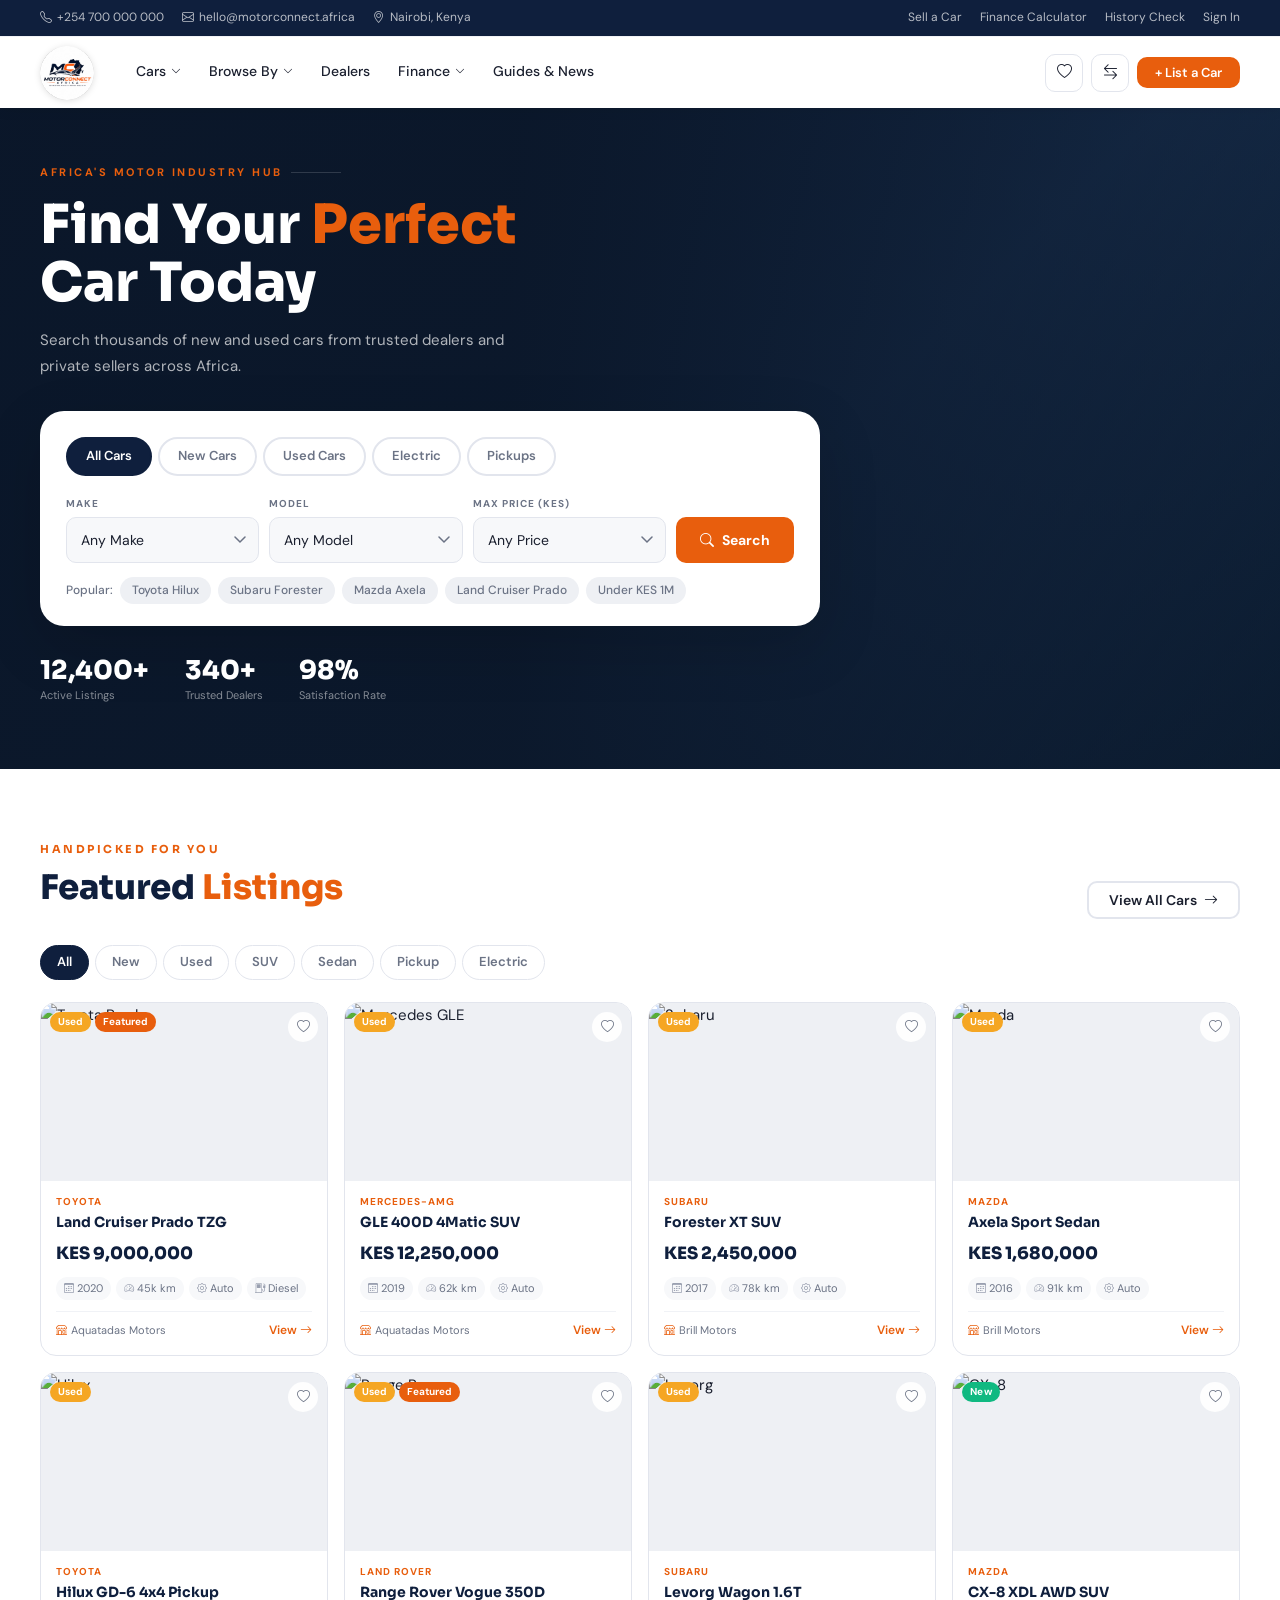
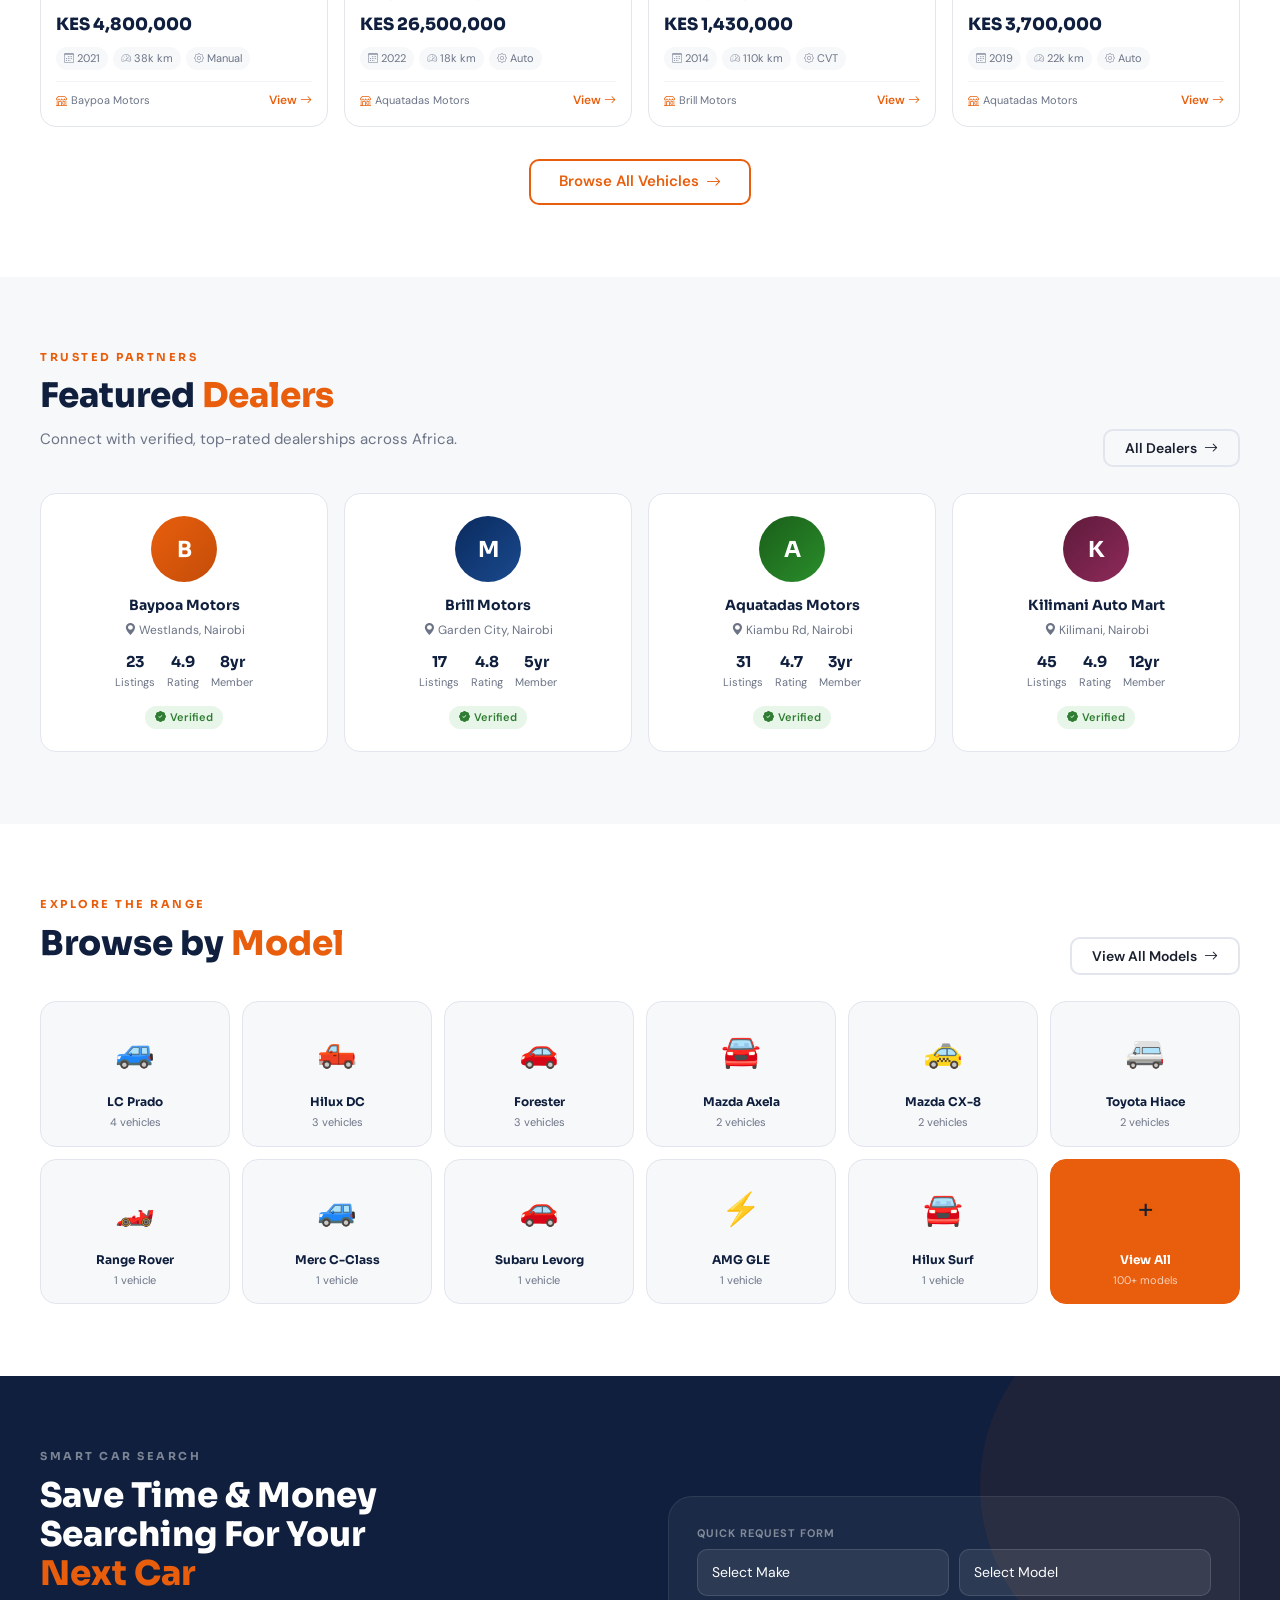
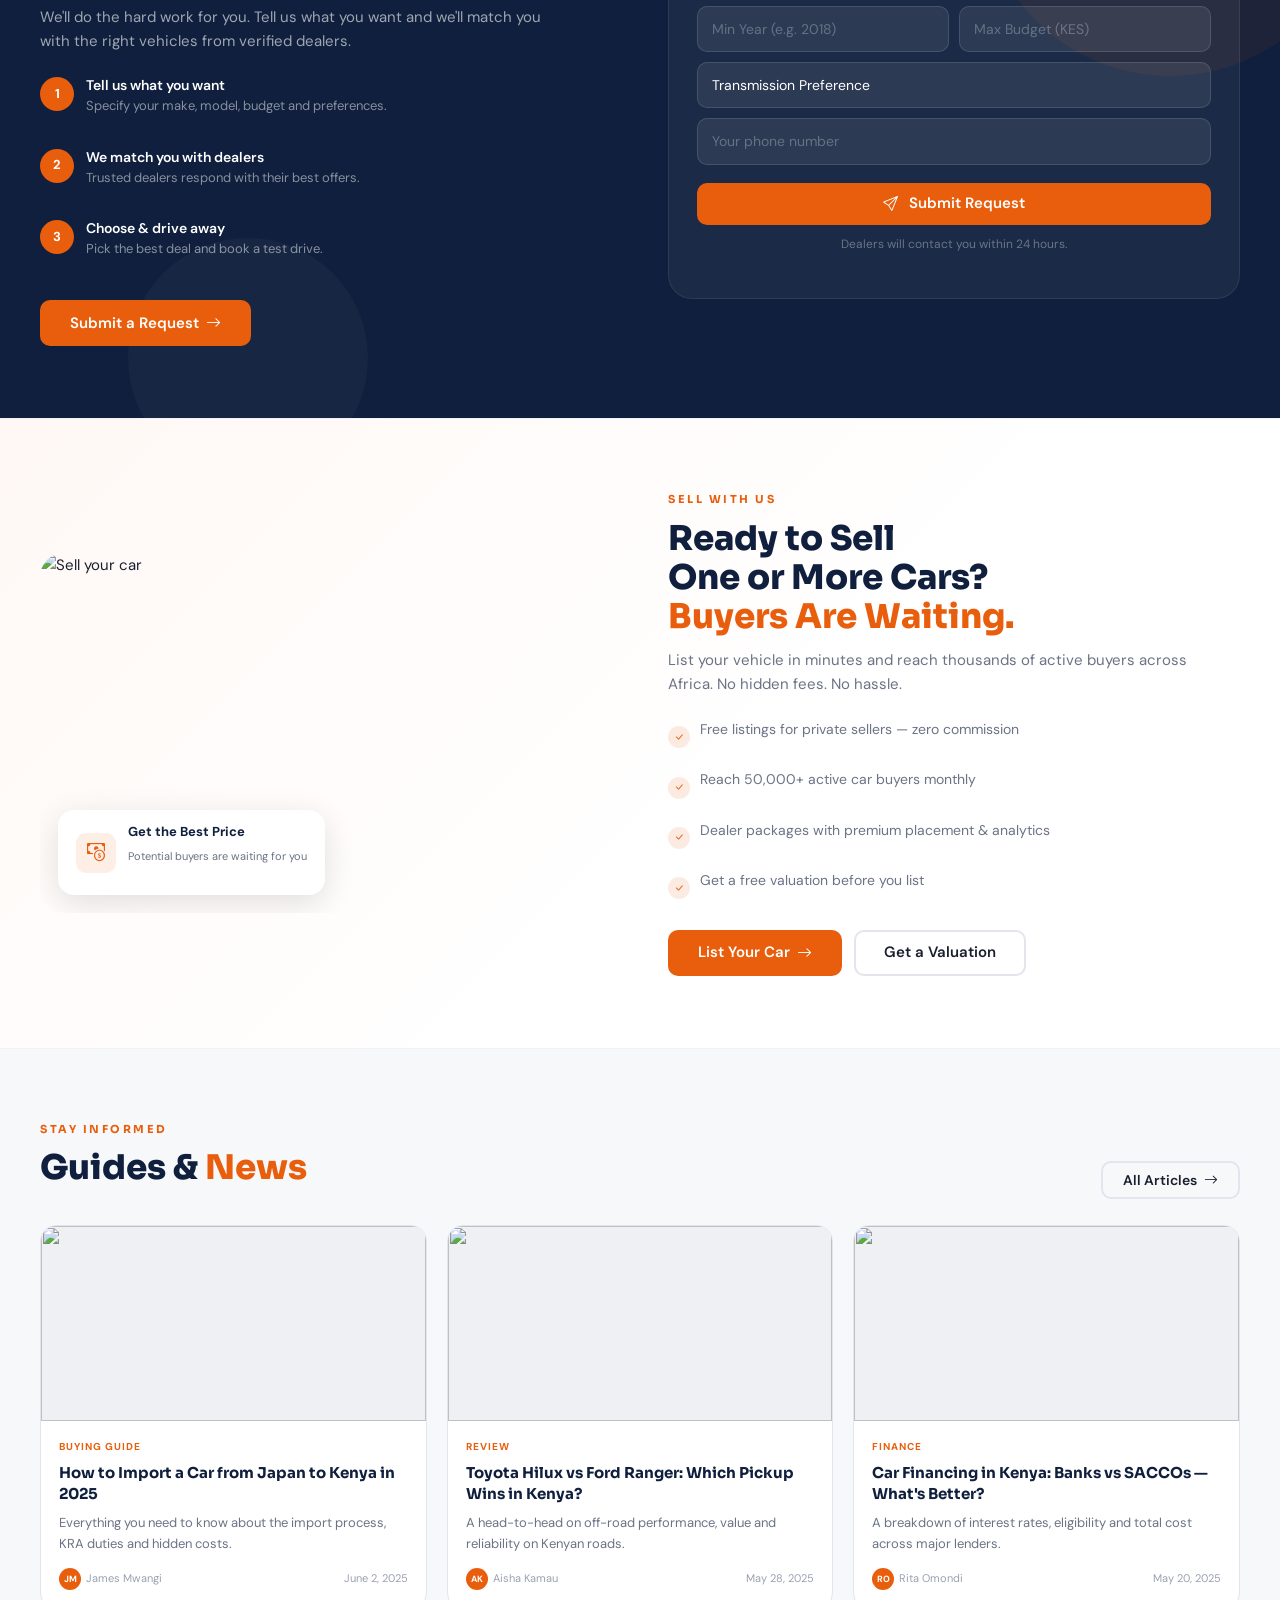
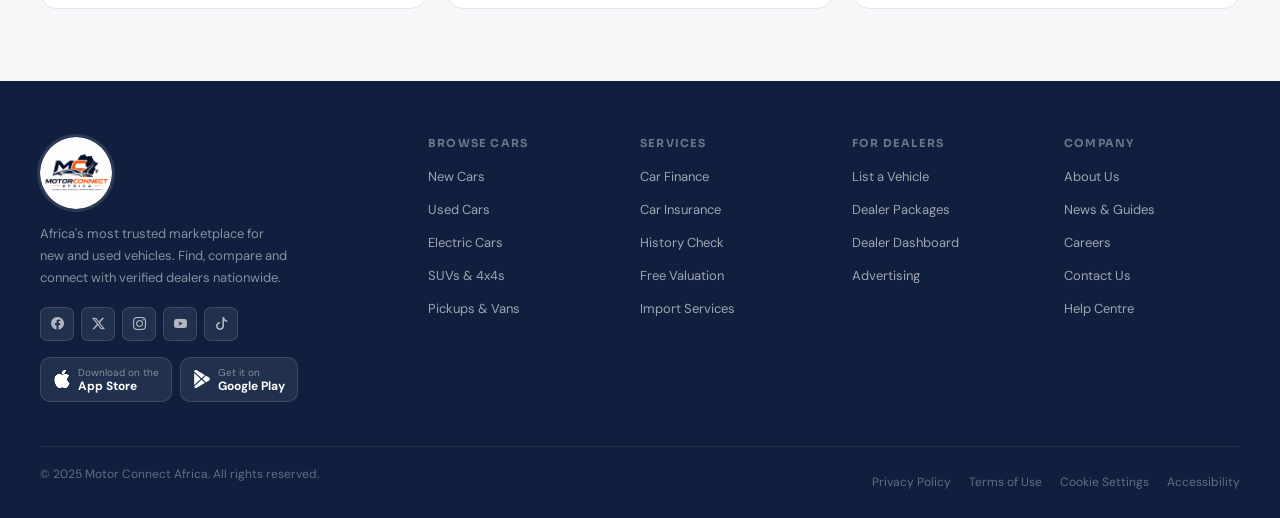
==== commit 058ca5b5: "modified:   css/style.css 	new file:   img/logo-sm.png 	new file:   img/logo.jpeg 	new file:   img/l" ====
--- a/index.html
+++ b/index.html
@@ -1,26 +1,26 @@
 <!DOCTYPE html>
 <html lang="en">
 <head>
-  <meta charset="UTF-8" />
-  <meta name="viewport" content="width=device-width, initial-scale=1.0" />
-  <title>CarCat — Find Your Perfect Car</title>
-  <link rel="stylesheet" href="https://cdn.jsdelivr.net/npm/bootstrap@5.3.3/dist/css/bootstrap.min.css" />
-  <link rel="stylesheet" href="https://cdn.jsdelivr.net/npm/bootstrap-icons@1.11.3/font/bootstrap-icons.min.css" />
-  <link rel="stylesheet" href="css/style.css" />
+  <meta charset="UTF-8"/>
+  <meta name="viewport" content="width=device-width, initial-scale=1.0"/>
+  <title>Motor Connect Africa — Find Your Perfect Car</title>
+  <link rel="stylesheet" href="https://cdn.jsdelivr.net/npm/bootstrap@5.3.3/dist/css/bootstrap.min.css"/>
+  <link rel="stylesheet" href="https://cdn.jsdelivr.net/npm/bootstrap-icons@1.11.3/font/bootstrap-icons.min.css"/>
+  <link rel="stylesheet" href="css/style.css"/>
 </head>
 <body>
 
-<!-- ===================== NAVBAR ===================== -->
-<div class="navbar-wrap">
+<!-- ===== HEADER ===== -->
+<header class="site-header">
   <!-- Top bar -->
   <div class="top-bar">
     <div class="container">
-      <div class="top-bar-links">
+      <div class="top-bar-left">
         <a href="#"><i class="bi bi-telephone"></i> +254 700 000 000</a>
-        <a href="#"><i class="bi bi-envelope"></i> hello@carcat.co.ke</a>
+        <a href="#"><i class="bi bi-envelope"></i> hello@motorconnect.africa</a>
         <a href="#"><i class="bi bi-geo-alt"></i> Nairobi, Kenya</a>
       </div>
-      <div class="top-bar-links">
+      <div class="top-bar-right">
         <a href="pages/sell.html">Sell a Car</a>
         <a href="#">Finance Calculator</a>
         <a href="#">History Check</a>
@@ -28,96 +28,101 @@
       </div>
     </div>
   </div>
-
   <!-- Main nav -->
-  <nav class="navbar">
+  <nav class="main-nav">
     <div class="container">
-      <div class="navbar-logo">
-        <a href="index.html">
-          <div class="logo-icon"><i class="bi bi-car-front-fill"></i></div>
-          Car<span>Cat</span>
-        </a>
-      </div>
-
-      <ul class="navbar-nav">
-        <!-- Cars dropdown -->
-        <li class="nav-item">
-          <a href="pages/listing.html" class="nav-link">Cars <i class="bi bi-chevron-down"></i></a>
-          <div class="nav-dropdown">
-            <a href="pages/listing.html?type=new"><i class="bi bi-stars"></i> New Cars</a>
-            <a href="pages/listing.html?type=used"><i class="bi bi-car-front"></i> Used Cars</a>
-            <a href="pages/listing.html?type=electric"><i class="bi bi-lightning-charge"></i> Electric Cars</a>
-            <a href="pages/listing.html?type=suv"><i class="bi bi-truck"></i> SUVs &amp; 4x4s</a>
-            <a href="pages/listing.html?type=classic"><i class="bi bi-award"></i> Classic Cars</a>
-            <a href="pages/listing.html?type=pickup"><i class="bi bi-truck-front"></i> Pickups</a>
+      <div class="nav-logo">
+        <a href="index.html"><img src="img/logo.png" alt="Motor Connect Africa"/></a>
+      </div>
+      <ul class="nav-links">
+        <li class="nav-item-wrap">
+          <a href="pages/listing.html" class="nav-link-item">Cars <i class="bi bi-chevron-down chev"></i></a>
+          <div class="nav-drop">
+            <a href="pages/listing.html"><i class="bi bi-stars"></i> New Cars</a>
+            <a href="pages/listing.html"><i class="bi bi-car-front"></i> Used Cars</a>
+            <a href="pages/listing.html"><i class="bi bi-lightning-charge"></i> Electric Cars</a>
+            <a href="pages/listing.html"><i class="bi bi-truck"></i> SUVs &amp; 4x4s</a>
+            <a href="pages/listing.html"><i class="bi bi-award"></i> Classic Cars</a>
+            <a href="pages/listing.html"><i class="bi bi-truck-front"></i> Pickups</a>
           </div>
         </li>
-        <!-- Browse By dropdown -->
-        <li class="nav-item">
-          <a href="#" class="nav-link">Browse By <i class="bi bi-chevron-down"></i></a>
+        <li class="nav-item-wrap">
+          <a href="#" class="nav-link-item">Browse By <i class="bi bi-chevron-down chev"></i></a>
           <div class="nav-mega">
-            <a href="#" class="mega-item"><i class="bi bi-tag"></i> Make</a>
+            <a href="pages/listing.html" class="mega-item"><i class="bi bi-tag"></i> Make</a>
             <a href="pages/models.html" class="mega-item"><i class="bi bi-grid"></i> Model</a>
-            <a href="#" class="mega-item"><i class="bi bi-currency-dollar"></i> Price Range</a>
-            <a href="#" class="mega-item"><i class="bi bi-geo-alt"></i> Location</a>
-            <a href="#" class="mega-item"><i class="bi bi-fuel-pump"></i> Fuel Type</a>
-            <a href="#" class="mega-item"><i class="bi bi-speedometer2"></i> Mileage</a>
-            <a href="#" class="mega-item"><i class="bi bi-calendar3"></i> Year</a>
-            <a href="#" class="mega-item"><i class="bi bi-gear"></i> Transmission</a>
-            <a href="#" class="mega-item"><i class="bi bi-palette"></i> Colour</a>
+            <a href="pages/listing.html" class="mega-item"><i class="bi bi-cash-coin"></i> Price Range</a>
+            <a href="pages/listing.html" class="mega-item"><i class="bi bi-geo-alt"></i> Location</a>
+            <a href="pages/listing.html" class="mega-item"><i class="bi bi-fuel-pump"></i> Fuel Type</a>
+            <a href="pages/listing.html" class="mega-item"><i class="bi bi-speedometer2"></i> Mileage</a>
+            <a href="pages/listing.html" class="mega-item"><i class="bi bi-calendar3"></i> Year</a>
+            <a href="pages/listing.html" class="mega-item"><i class="bi bi-gear"></i> Transmission</a>
+            <a href="pages/listing.html" class="mega-item"><i class="bi bi-palette"></i> Colour</a>
           </div>
         </li>
-        <li class="nav-item">
-          <a href="pages/dealers.html" class="nav-link">Dealers</a>
+        <li class="nav-item-wrap">
+          <a href="pages/dealers.html" class="nav-link-item">Dealers</a>
         </li>
-        <li class="nav-item">
-          <a href="#" class="nav-link">Finance <i class="bi bi-chevron-down"></i></a>
-          <div class="nav-dropdown">
+        <li class="nav-item-wrap">
+          <a href="#" class="nav-link-item">Finance <i class="bi bi-chevron-down chev"></i></a>
+          <div class="nav-drop">
             <a href="#"><i class="bi bi-calculator"></i> Finance Calculator</a>
             <a href="#"><i class="bi bi-bank"></i> Car Loans</a>
             <a href="#"><i class="bi bi-shield-check"></i> Car Insurance</a>
           </div>
         </li>
-        <li class="nav-item">
-          <a href="pages/articles.html" class="nav-link">Guides &amp; News</a>
+        <li class="nav-item-wrap">
+          <a href="pages/articles.html" class="nav-link-item">Guides &amp; News</a>
         </li>
       </ul>
-
-      <div class="navbar-actions">
+      <div class="nav-actions">
         <button class="nav-icon-btn" title="Saved"><i class="bi bi-heart"></i></button>
         <button class="nav-icon-btn" title="Compare"><i class="bi bi-arrow-left-right"></i></button>
         <a href="pages/sell.html" class="btn btn-primary btn-sm">+ List a Car</a>
-        <button class="navbar-toggle" id="navToggle"><i class="bi bi-list"></i></button>
+        <button class="nav-hamburger" id="hamburger"><i class="bi bi-list"></i></button>
       </div>
     </div>
   </nav>
+</header>
+
+<!-- Mobile Drawer -->
+<div class="mobile-drawer" id="mobileDrawer">
+  <div class="mob-nav-link mob-toggle">Cars <i class="bi bi-chevron-right mob-chev"></i></div>
+  <div class="mob-sub">
+    <a href="pages/listing.html"><i class="bi bi-stars"></i> New Cars</a>
+    <a href="pages/listing.html"><i class="bi bi-car-front"></i> Used Cars</a>
+    <a href="pages/listing.html"><i class="bi bi-lightning-charge"></i> Electric Cars</a>
+    <a href="pages/listing.html"><i class="bi bi-truck"></i> SUVs &amp; 4x4s</a>
+    <a href="pages/listing.html"><i class="bi bi-truck-front"></i> Pickups</a>
+  </div>
+  <a href="pages/listing.html" class="mob-nav-link">Browse Cars <i class="bi bi-chevron-right"></i></a>
+  <a href="pages/dealers.html" class="mob-nav-link">Dealers <i class="bi bi-chevron-right"></i></a>
+  <a href="pages/models.html" class="mob-nav-link">Models <i class="bi bi-chevron-right"></i></a>
+  <div class="mob-nav-link mob-toggle">Finance <i class="bi bi-chevron-right mob-chev"></i></div>
+  <div class="mob-sub">
+    <a href="#"><i class="bi bi-calculator"></i> Finance Calculator</a>
+    <a href="#"><i class="bi bi-bank"></i> Car Loans</a>
+    <a href="#"><i class="bi bi-shield-check"></i> Insurance</a>
+  </div>
+  <a href="pages/articles.html" class="mob-nav-link">News &amp; Guides <i class="bi bi-chevron-right"></i></a>
+  <div class="mob-actions">
+    <a href="pages/sell.html" class="btn btn-primary">+ List a Car</a>
+    <a href="#" class="btn btn-ghost">Sign In</a>
+  </div>
 </div>
 
-<!-- Mobile Nav -->
-<div class="mobile-nav" id="mobileNav">
-  <a href="index.html" class="mobile-nav-link">Home <i class="bi bi-chevron-right"></i></a>
-  <a href="pages/listing.html" class="mobile-nav-link">Browse Cars <i class="bi bi-chevron-right"></i></a>
-  <a href="pages/dealers.html" class="mobile-nav-link">Dealers <i class="bi bi-chevron-right"></i></a>
-  <a href="pages/models.html" class="mobile-nav-link">Models <i class="bi bi-chevron-right"></i></a>
-  <a href="pages/articles.html" class="mobile-nav-link">News &amp; Guides <i class="bi bi-chevron-right"></i></a>
-  <a href="pages/sell.html" class="mobile-nav-link">Sell a Car <i class="bi bi-chevron-right"></i></a>
-  <div class="mt-4">
-    <a href="pages/sell.html" class="btn btn-primary w-100">+ List a Car</a>
-  </div>
-</div>
-
-<!-- ===================== HERO ===================== -->
+<!-- ===== HERO ===== -->
+<div class="page-top">
 <section class="hero">
   <div class="hero-bg"></div>
   <div class="hero-overlay"></div>
   <div class="hero-content">
     <div class="container">
       <div class="hero-text">
-        <div class="hero-eyebrow">Kenya's #1 Car Marketplace</div>
+        <div class="hero-eyebrow">Africa's Motor Industry Hub</div>
         <h1>Find Your <span>Perfect</span><br>Car Today</h1>
-        <p>Search thousands of new and used cars from trusted dealers and private sellers across Kenya.</p>
-      </div>
-
+        <p class="hero-lead">Search thousands of new and used cars from trusted dealers and private sellers across Africa.</p>
+      </div>
       <!-- Search Card -->
       <div class="search-card">
         <div class="search-tabs">
@@ -132,39 +137,25 @@
             <label class="field-label">Make</label>
             <select class="field-select">
               <option value="">Any Make</option>
-              <option>Toyota</option>
-              <option>Mazda</option>
-              <option>Subaru</option>
-              <option>Mercedes-Benz</option>
-              <option>BMW</option>
-              <option>Land Rover</option>
-              <option>Nissan</option>
-              <option>Honda</option>
-              <option>Mitsubishi</option>
-              <option>Volkswagen</option>
+              <option>Toyota</option><option>Mazda</option><option>Subaru</option>
+              <option>Mercedes-Benz</option><option>BMW</option><option>Land Rover</option>
+              <option>Nissan</option><option>Honda</option><option>Mitsubishi</option>
             </select>
           </div>
           <div class="field-group">
             <label class="field-label">Model</label>
             <select class="field-select">
               <option value="">Any Model</option>
-              <option>Land Cruiser</option>
-              <option>Axela</option>
-              <option>Forester</option>
-              <option>Hilux</option>
-              <option>Prado</option>
+              <option>Land Cruiser</option><option>Axela</option><option>Forester</option>
+              <option>Hilux</option><option>Prado</option>
             </select>
           </div>
           <div class="field-group">
             <label class="field-label">Max Price (KES)</label>
             <select class="field-select">
               <option value="">Any Price</option>
-              <option>500,000</option>
-              <option>1,000,000</option>
-              <option>2,000,000</option>
-              <option>3,000,000</option>
-              <option>5,000,000</option>
-              <option>10,000,000+</option>
+              <option>500,000</option><option>1,000,000</option><option>2,000,000</option>
+              <option>3,000,000</option><option>5,000,000</option><option>10,000,000+</option>
             </select>
           </div>
           <button class="search-btn" onclick="window.location='pages/listing.html'">
@@ -180,7 +171,6 @@
           <span class="shortcut-tag">Under KES 1M</span>
         </div>
       </div>
-
       <div class="hero-stats">
         <div class="hero-stat"><div class="num">12,400+</div><div class="lbl">Active Listings</div></div>
         <div class="hero-stat"><div class="num">340+</div><div class="lbl">Trusted Dealers</div></div>
@@ -190,8 +180,8 @@
   </div>
 </section>
 
-<!-- ===================== FEATURED LISTINGS ===================== -->
-<section class="listings-section section-gap" id="featured">
+<!-- ===== FEATURED LISTINGS ===== -->
+<section class="section-gap" id="featured">
   <div class="container">
     <div class="listings-header">
       <div>
@@ -200,7 +190,6 @@
       </div>
       <a href="pages/listing.html" class="btn btn-ghost">View All Cars <i class="bi bi-arrow-right"></i></a>
     </div>
-
     <div class="listings-filter-tabs">
       <button class="filter-tab active">All</button>
       <button class="filter-tab">New</button>
@@ -210,23 +199,20 @@
       <button class="filter-tab">Pickup</button>
       <button class="filter-tab">Electric</button>
     </div>
-
     <div class="vehicles-grid">
-
-      <!-- Card 1 -->
-      <div class="vehicle-card" onclick="window.location='pages/detail.html'">
-        <div class="vehicle-img-wrap">
-          <img src="https://images.unsplash.com/photo-1519641471654-76ce0107ad1b?w=600&q=80" alt="Toyota Land Cruiser Prado" loading="lazy" />
+      <div class="vehicle-card" onclick="window.location='pages/detail.html'">
+        <div class="vehicle-img-wrap">
+          <img src="https://images.unsplash.com/photo-1519641471654-76ce0107ad1b?w=600&q=80" alt="Toyota Prado" loading="lazy"/>
           <div class="vehicle-badges"><span class="badge-used">Used</span><span class="badge-featured">Featured</span></div>
           <button class="vehicle-fav"><i class="bi bi-heart"></i></button>
         </div>
         <div class="vehicle-body">
           <div class="vehicle-make">Toyota</div>
           <div class="vehicle-name">Land Cruiser Prado TZG</div>
-          <div class="vehicle-price">KES 9,000,000 <small>/ KES 333k mo</small></div>
+          <div class="vehicle-price">KES 9,000,000</div>
           <div class="vehicle-specs">
             <span class="spec-tag"><i class="bi bi-calendar3"></i> 2020</span>
-            <span class="spec-tag"><i class="bi bi-speedometer2"></i> 45,000 km</span>
+            <span class="spec-tag"><i class="bi bi-speedometer2"></i> 45k km</span>
             <span class="spec-tag"><i class="bi bi-gear"></i> Auto</span>
             <span class="spec-tag"><i class="bi bi-fuel-pump"></i> Diesel</span>
           </div>
@@ -236,11 +222,9 @@
           </div>
         </div>
       </div>
-
-      <!-- Card 2 -->
-      <div class="vehicle-card" onclick="window.location='pages/detail.html'">
-        <div class="vehicle-img-wrap">
-          <img src="https://images.unsplash.com/photo-1544636331-e26879cd4d9b?w=600&q=80" alt="Mercedes-AMG GLE" loading="lazy" />
+      <div class="vehicle-card" onclick="window.location='pages/detail.html'">
+        <div class="vehicle-img-wrap">
+          <img src="https://images.unsplash.com/photo-1544636331-e26879cd4d9b?w=600&q=80" alt="Mercedes GLE" loading="lazy"/>
           <div class="vehicle-badges"><span class="badge-used">Used</span></div>
           <button class="vehicle-fav"><i class="bi bi-heart"></i></button>
         </div>
@@ -250,7 +234,7 @@
           <div class="vehicle-price">KES 12,250,000</div>
           <div class="vehicle-specs">
             <span class="spec-tag"><i class="bi bi-calendar3"></i> 2019</span>
-            <span class="spec-tag"><i class="bi bi-speedometer2"></i> 62,000 km</span>
+            <span class="spec-tag"><i class="bi bi-speedometer2"></i> 62k km</span>
             <span class="spec-tag"><i class="bi bi-gear"></i> Auto</span>
           </div>
           <div class="vehicle-footer">
@@ -259,23 +243,20 @@
           </div>
         </div>
       </div>
-
-      <!-- Card 3 -->
-      <div class="vehicle-card" onclick="window.location='pages/detail.html'">
-        <div class="vehicle-img-wrap">
-          <img src="https://images.unsplash.com/photo-1550355291-bbee04a92027?w=600&q=80" alt="Subaru Forester" loading="lazy" />
+      <div class="vehicle-card" onclick="window.location='pages/detail.html'">
+        <div class="vehicle-img-wrap">
+          <img src="https://images.unsplash.com/photo-1550355291-bbee04a92027?w=600&q=80" alt="Subaru" loading="lazy"/>
           <div class="vehicle-badges"><span class="badge-used">Used</span></div>
           <button class="vehicle-fav"><i class="bi bi-heart"></i></button>
         </div>
         <div class="vehicle-body">
           <div class="vehicle-make">Subaru</div>
           <div class="vehicle-name">Forester XT SUV</div>
-          <div class="vehicle-price">KES 2,450,000 <small>/ KES 91k mo</small></div>
+          <div class="vehicle-price">KES 2,450,000</div>
           <div class="vehicle-specs">
             <span class="spec-tag"><i class="bi bi-calendar3"></i> 2017</span>
-            <span class="spec-tag"><i class="bi bi-speedometer2"></i> 78,000 km</span>
+            <span class="spec-tag"><i class="bi bi-speedometer2"></i> 78k km</span>
             <span class="spec-tag"><i class="bi bi-gear"></i> Auto</span>
-            <span class="spec-tag"><i class="bi bi-fuel-pump"></i> Petrol</span>
           </div>
           <div class="vehicle-footer">
             <span class="vehicle-dealer"><i class="bi bi-shop"></i> Brill Motors</span>
@@ -283,21 +264,19 @@
           </div>
         </div>
       </div>
-
-      <!-- Card 4 -->
-      <div class="vehicle-card" onclick="window.location='pages/detail.html'">
-        <div class="vehicle-img-wrap">
-          <img src="https://images.unsplash.com/photo-1553440569-bcc63803a83d?w=600&q=80" alt="Mazda Axela" loading="lazy" />
+      <div class="vehicle-card" onclick="window.location='pages/detail.html'">
+        <div class="vehicle-img-wrap">
+          <img src="https://images.unsplash.com/photo-1553440569-bcc63803a83d?w=600&q=80" alt="Mazda" loading="lazy"/>
           <div class="vehicle-badges"><span class="badge-used">Used</span></div>
           <button class="vehicle-fav"><i class="bi bi-heart"></i></button>
         </div>
         <div class="vehicle-body">
           <div class="vehicle-make">Mazda</div>
           <div class="vehicle-name">Axela Sport Sedan</div>
-          <div class="vehicle-price">KES 1,680,000 <small>/ KES 62k mo</small></div>
+          <div class="vehicle-price">KES 1,680,000</div>
           <div class="vehicle-specs">
             <span class="spec-tag"><i class="bi bi-calendar3"></i> 2016</span>
-            <span class="spec-tag"><i class="bi bi-speedometer2"></i> 91,000 km</span>
+            <span class="spec-tag"><i class="bi bi-speedometer2"></i> 91k km</span>
             <span class="spec-tag"><i class="bi bi-gear"></i> Auto</span>
           </div>
           <div class="vehicle-footer">
@@ -306,11 +285,9 @@
           </div>
         </div>
       </div>
-
-      <!-- Card 5 -->
-      <div class="vehicle-card" onclick="window.location='pages/detail.html'">
-        <div class="vehicle-img-wrap">
-          <img src="https://images.unsplash.com/photo-1494976388531-d1058494cdd8?w=600&q=80" alt="Toyota Hilux" loading="lazy" />
+      <div class="vehicle-card" onclick="window.location='pages/detail.html'">
+        <div class="vehicle-img-wrap">
+          <img src="https://images.unsplash.com/photo-1494976388531-d1058494cdd8?w=600&q=80" alt="Hilux" loading="lazy"/>
           <div class="vehicle-badges"><span class="badge-used">Used</span></div>
           <button class="vehicle-fav"><i class="bi bi-heart"></i></button>
         </div>
@@ -320,9 +297,8 @@
           <div class="vehicle-price">KES 4,800,000</div>
           <div class="vehicle-specs">
             <span class="spec-tag"><i class="bi bi-calendar3"></i> 2021</span>
-            <span class="spec-tag"><i class="bi bi-speedometer2"></i> 38,000 km</span>
+            <span class="spec-tag"><i class="bi bi-speedometer2"></i> 38k km</span>
             <span class="spec-tag"><i class="bi bi-gear"></i> Manual</span>
-            <span class="spec-tag"><i class="bi bi-fuel-pump"></i> Diesel</span>
           </div>
           <div class="vehicle-footer">
             <span class="vehicle-dealer"><i class="bi bi-shop"></i> Baypoa Motors</span>
@@ -330,11 +306,9 @@
           </div>
         </div>
       </div>
-
-      <!-- Card 6 -->
-      <div class="vehicle-card" onclick="window.location='pages/detail.html'">
-        <div class="vehicle-img-wrap">
-          <img src="https://images.unsplash.com/photo-1608023136037-626dad6c2b44?w=600&q=80" alt="Range Rover" loading="lazy" />
+      <div class="vehicle-card" onclick="window.location='pages/detail.html'">
+        <div class="vehicle-img-wrap">
+          <img src="https://images.unsplash.com/photo-1608023136037-626dad6c2b44?w=600&q=80" alt="Range Rover" loading="lazy"/>
           <div class="vehicle-badges"><span class="badge-used">Used</span><span class="badge-featured">Featured</span></div>
           <button class="vehicle-fav"><i class="bi bi-heart"></i></button>
         </div>
@@ -344,7 +318,7 @@
           <div class="vehicle-price">KES 26,500,000</div>
           <div class="vehicle-specs">
             <span class="spec-tag"><i class="bi bi-calendar3"></i> 2022</span>
-            <span class="spec-tag"><i class="bi bi-speedometer2"></i> 18,000 km</span>
+            <span class="spec-tag"><i class="bi bi-speedometer2"></i> 18k km</span>
             <span class="spec-tag"><i class="bi bi-gear"></i> Auto</span>
           </div>
           <div class="vehicle-footer">
@@ -353,21 +327,19 @@
           </div>
         </div>
       </div>
-
-      <!-- Card 7 -->
-      <div class="vehicle-card" onclick="window.location='pages/detail.html'">
-        <div class="vehicle-img-wrap">
-          <img src="https://images.unsplash.com/photo-1541899481282-d53bffe3c35d?w=600&q=80" alt="Subaru Levorg" loading="lazy" />
+      <div class="vehicle-card" onclick="window.location='pages/detail.html'">
+        <div class="vehicle-img-wrap">
+          <img src="https://images.unsplash.com/photo-1541899481282-d53bffe3c35d?w=600&q=80" alt="Levorg" loading="lazy"/>
           <div class="vehicle-badges"><span class="badge-used">Used</span></div>
           <button class="vehicle-fav"><i class="bi bi-heart"></i></button>
         </div>
         <div class="vehicle-body">
           <div class="vehicle-make">Subaru</div>
           <div class="vehicle-name">Levorg Wagon 1.6T</div>
-          <div class="vehicle-price">KES 1,430,000 <small>/ KES 53k mo</small></div>
+          <div class="vehicle-price">KES 1,430,000</div>
           <div class="vehicle-specs">
             <span class="spec-tag"><i class="bi bi-calendar3"></i> 2014</span>
-            <span class="spec-tag"><i class="bi bi-speedometer2"></i> 110,000 km</span>
+            <span class="spec-tag"><i class="bi bi-speedometer2"></i> 110k km</span>
             <span class="spec-tag"><i class="bi bi-gear"></i> CVT</span>
           </div>
           <div class="vehicle-footer">
@@ -376,23 +348,20 @@
           </div>
         </div>
       </div>
-
-      <!-- Card 8 -->
-      <div class="vehicle-card" onclick="window.location='pages/detail.html'">
-        <div class="vehicle-img-wrap">
-          <img src="https://images.unsplash.com/photo-1580274455191-1c62238fa333?w=600&q=80" alt="Mazda CX-8" loading="lazy" />
+      <div class="vehicle-card" onclick="window.location='pages/detail.html'">
+        <div class="vehicle-img-wrap">
+          <img src="https://images.unsplash.com/photo-1580274455191-1c62238fa333?w=600&q=80" alt="CX-8" loading="lazy"/>
           <div class="vehicle-badges"><span class="badge-new">New</span></div>
           <button class="vehicle-fav"><i class="bi bi-heart"></i></button>
         </div>
         <div class="vehicle-body">
           <div class="vehicle-make">Mazda</div>
           <div class="vehicle-name">CX-8 XDL AWD SUV</div>
-          <div class="vehicle-price">KES 3,700,000 <small>/ KES 137k mo</small></div>
+          <div class="vehicle-price">KES 3,700,000</div>
           <div class="vehicle-specs">
             <span class="spec-tag"><i class="bi bi-calendar3"></i> 2019</span>
-            <span class="spec-tag"><i class="bi bi-speedometer2"></i> 22,000 km</span>
+            <span class="spec-tag"><i class="bi bi-speedometer2"></i> 22k km</span>
             <span class="spec-tag"><i class="bi bi-gear"></i> Auto</span>
-            <span class="spec-tag"><i class="bi bi-fuel-pump"></i> Diesel</span>
           </div>
           <div class="vehicle-footer">
             <span class="vehicle-dealer"><i class="bi bi-shop"></i> Aquatadas Motors</span>
@@ -400,29 +369,25 @@
           </div>
         </div>
       </div>
-
-    </div><!-- /vehicles-grid -->
-
+    </div>
     <div class="text-center mt-8">
       <a href="pages/listing.html" class="btn btn-outline btn-lg">Browse All Vehicles <i class="bi bi-arrow-right"></i></a>
     </div>
   </div>
 </section>
 
-<!-- ===================== FEATURED DEALERS ===================== -->
+<!-- ===== FEATURED DEALERS ===== -->
 <section class="dealers-section section-gap">
   <div class="container">
     <div class="listings-header">
       <div>
         <span class="section-label">Trusted Partners</span>
         <h2 class="section-title">Featured <span>Dealers</span></h2>
-        <p class="section-subtitle">Connect with verified, top-rated dealerships across Kenya.</p>
+        <p class="section-subtitle">Connect with verified, top-rated dealerships across Africa.</p>
       </div>
       <a href="pages/dealers.html" class="btn btn-ghost">All Dealers <i class="bi bi-arrow-right"></i></a>
     </div>
-
     <div class="dealers-grid">
-
       <div class="dealer-card" onclick="window.location='pages/dealer-profile.html'">
         <div class="dealer-avatar-placeholder">B</div>
         <div class="dealer-name">Baypoa Motors</div>
@@ -432,9 +397,8 @@
           <div class="dealer-stat"><strong>4.9</strong>Rating</div>
           <div class="dealer-stat"><strong>8yr</strong>Member</div>
         </div>
-        <div class="dealer-badge"><i class="bi bi-patch-check-fill"></i> Verified Dealer</div>
-      </div>
-
+        <div class="dealer-badge"><i class="bi bi-patch-check-fill"></i> Verified</div>
+      </div>
       <div class="dealer-card" onclick="window.location='pages/dealer-profile.html'">
         <div class="dealer-avatar-placeholder" style="background:linear-gradient(135deg,#0a2a5e,#1a4a8e)">M</div>
         <div class="dealer-name">Brill Motors</div>
@@ -444,9 +408,8 @@
           <div class="dealer-stat"><strong>4.8</strong>Rating</div>
           <div class="dealer-stat"><strong>5yr</strong>Member</div>
         </div>
-        <div class="dealer-badge"><i class="bi bi-patch-check-fill"></i> Verified Dealer</div>
-      </div>
-
+        <div class="dealer-badge"><i class="bi bi-patch-check-fill"></i> Verified</div>
+      </div>
       <div class="dealer-card" onclick="window.location='pages/dealer-profile.html'">
         <div class="dealer-avatar-placeholder" style="background:linear-gradient(135deg,#1a5e1a,#2a8e2a)">A</div>
         <div class="dealer-name">Aquatadas Motors</div>
@@ -456,9 +419,8 @@
           <div class="dealer-stat"><strong>4.7</strong>Rating</div>
           <div class="dealer-stat"><strong>3yr</strong>Member</div>
         </div>
-        <div class="dealer-badge"><i class="bi bi-patch-check-fill"></i> Verified Dealer</div>
-      </div>
-
+        <div class="dealer-badge"><i class="bi bi-patch-check-fill"></i> Verified</div>
+      </div>
       <div class="dealer-card" onclick="window.location='pages/dealer-profile.html'">
         <div class="dealer-avatar-placeholder" style="background:linear-gradient(135deg,#5e1a3a,#8e2a5a)">K</div>
         <div class="dealer-name">Kilimani Auto Mart</div>
@@ -468,14 +430,13 @@
           <div class="dealer-stat"><strong>4.9</strong>Rating</div>
           <div class="dealer-stat"><strong>12yr</strong>Member</div>
         </div>
-        <div class="dealer-badge"><i class="bi bi-patch-check-fill"></i> Verified Dealer</div>
-      </div>
-
+        <div class="dealer-badge"><i class="bi bi-patch-check-fill"></i> Verified</div>
+      </div>
     </div>
   </div>
 </section>
 
-<!-- ===================== BROWSE BY MODEL ===================== -->
+<!-- ===== BROWSE BY MODEL ===== -->
 <section class="models-section section-gap">
   <div class="container">
     <div class="listings-header">
@@ -485,65 +446,20 @@
       </div>
       <a href="pages/models.html" class="btn btn-ghost">View All Models <i class="bi bi-arrow-right"></i></a>
     </div>
-
     <div class="models-grid">
-      <a href="pages/listing.html" class="model-card">
-        <div class="model-img-placeholder">🚙</div>
-        <div class="model-name">Land Cruiser Prado</div>
-        <div class="model-count">4 vehicles</div>
-      </a>
-      <a href="pages/listing.html" class="model-card">
-        <div class="model-img-placeholder">🛻</div>
-        <div class="model-name">Hilux Double Cab</div>
-        <div class="model-count">3 vehicles</div>
-      </a>
-      <a href="pages/listing.html" class="model-card">
-        <div class="model-img-placeholder">🚗</div>
-        <div class="model-name">Subaru Forester</div>
-        <div class="model-count">3 vehicles</div>
-      </a>
-      <a href="pages/listing.html" class="model-card">
-        <div class="model-img-placeholder">🚘</div>
-        <div class="model-name">Mazda Axela</div>
-        <div class="model-count">2 vehicles</div>
-      </a>
-      <a href="pages/listing.html" class="model-card">
-        <div class="model-img-placeholder">🚕</div>
-        <div class="model-name">Mazda CX-8</div>
-        <div class="model-count">2 vehicles</div>
-      </a>
-      <a href="pages/listing.html" class="model-card">
-        <div class="model-img-placeholder">🚐</div>
-        <div class="model-name">Toyota Hiace</div>
-        <div class="model-count">2 vehicles</div>
-      </a>
-      <a href="pages/listing.html" class="model-card">
-        <div class="model-img-placeholder">🏎️</div>
-        <div class="model-name">Range Rover Vogue</div>
-        <div class="model-count">1 vehicle</div>
-      </a>
-      <a href="pages/listing.html" class="model-card">
-        <div class="model-img-placeholder">🚙</div>
-        <div class="model-name">Mercedes C-Class</div>
-        <div class="model-count">1 vehicle</div>
-      </a>
-      <a href="pages/listing.html" class="model-card">
-        <div class="model-img-placeholder">🚗</div>
-        <div class="model-name">Subaru Levorg</div>
-        <div class="model-count">1 vehicle</div>
-      </a>
-      <a href="pages/listing.html" class="model-card">
-        <div class="model-img-placeholder">⚡</div>
-        <div class="model-name">Mercedes-AMG GLE</div>
-        <div class="model-count">1 vehicle</div>
-      </a>
-      <a href="pages/listing.html" class="model-card">
-        <div class="model-img-placeholder">🚘</div>
-        <div class="model-name">Toyota Hilux Surf</div>
-        <div class="model-count">1 vehicle</div>
-      </a>
+      <a href="pages/listing.html" class="model-card"><div class="model-img-placeholder">🚙</div><div class="model-name">LC Prado</div><div class="model-count">4 vehicles</div></a>
+      <a href="pages/listing.html" class="model-card"><div class="model-img-placeholder">🛻</div><div class="model-name">Hilux DC</div><div class="model-count">3 vehicles</div></a>
+      <a href="pages/listing.html" class="model-card"><div class="model-img-placeholder">🚗</div><div class="model-name">Forester</div><div class="model-count">3 vehicles</div></a>
+      <a href="pages/listing.html" class="model-card"><div class="model-img-placeholder">🚘</div><div class="model-name">Mazda Axela</div><div class="model-count">2 vehicles</div></a>
+      <a href="pages/listing.html" class="model-card"><div class="model-img-placeholder">🚕</div><div class="model-name">Mazda CX-8</div><div class="model-count">2 vehicles</div></a>
+      <a href="pages/listing.html" class="model-card"><div class="model-img-placeholder">🚐</div><div class="model-name">Toyota Hiace</div><div class="model-count">2 vehicles</div></a>
+      <a href="pages/listing.html" class="model-card"><div class="model-img-placeholder">🏎️</div><div class="model-name">Range Rover</div><div class="model-count">1 vehicle</div></a>
+      <a href="pages/listing.html" class="model-card"><div class="model-img-placeholder">🚙</div><div class="model-name">Merc C-Class</div><div class="model-count">1 vehicle</div></a>
+      <a href="pages/listing.html" class="model-card"><div class="model-img-placeholder">🚗</div><div class="model-name">Subaru Levorg</div><div class="model-count">1 vehicle</div></a>
+      <a href="pages/listing.html" class="model-card"><div class="model-img-placeholder">⚡</div><div class="model-name">AMG GLE</div><div class="model-count">1 vehicle</div></a>
+      <a href="pages/listing.html" class="model-card"><div class="model-img-placeholder">🚘</div><div class="model-name">Hilux Surf</div><div class="model-count">1 vehicle</div></a>
       <a href="pages/models.html" class="model-card" style="background:var(--primary);border-color:var(--primary);">
-        <div class="model-img-placeholder" style="font-size:30px;">+</div>
+        <div class="model-img-placeholder" style="font-size:28px;">+</div>
         <div class="model-name" style="color:white;">View All</div>
         <div class="model-count" style="color:rgba(255,255,255,.7);">100+ models</div>
       </a>
@@ -551,7 +467,7 @@
   </div>
 </section>
 
-<!-- ===================== SAVE TIME / REQUEST SECTION ===================== -->
+<!-- ===== SAVE TIME / REQUEST ===== -->
 <section class="request-section section-gap">
   <div class="container">
     <div class="request-inner">
@@ -560,102 +476,55 @@
         <h2 class="section-title">Save Time &amp; Money<br>Searching For Your<br><span style="color:var(--primary)">Next Car</span></h2>
         <p class="section-subtitle">We'll do the hard work for you. Tell us what you want and we'll match you with the right vehicles from verified dealers.</p>
         <div class="request-steps">
-          <div class="request-step">
-            <div class="step-num">1</div>
-            <div class="step-content">
-              <h4>Tell us what you want</h4>
-              <p>Specify your make, model, budget and preferences.</p>
-            </div>
-          </div>
-          <div class="request-step">
-            <div class="step-num">2</div>
-            <div class="step-content">
-              <h4>We match you with dealers</h4>
-              <p>Trusted dealers respond with their best offers.</p>
-            </div>
-          </div>
-          <div class="request-step">
-            <div class="step-num">3</div>
-            <div class="step-content">
-              <h4>Choose &amp; drive away</h4>
-              <p>Pick the best deal and book a test drive.</p>
-            </div>
-          </div>
+          <div class="request-step"><div class="step-num">1</div><div class="step-content"><h4>Tell us what you want</h4><p>Specify your make, model, budget and preferences.</p></div></div>
+          <div class="request-step"><div class="step-num">2</div><div class="step-content"><h4>We match you with dealers</h4><p>Trusted dealers respond with their best offers.</p></div></div>
+          <div class="request-step"><div class="step-num">3</div><div class="step-content"><h4>Choose &amp; drive away</h4><p>Pick the best deal and book a test drive.</p></div></div>
         </div>
         <a href="pages/listing.html" class="btn btn-primary btn-lg">Submit a Request <i class="bi bi-arrow-right"></i></a>
       </div>
       <div class="request-visual">
-        <div class="request-form-preview">
-          <span class="rfp-label">Quick Request Form</span>
-          <div class="rfp-row">
-            <select class="rfp-field">
-              <option>Select Make</option>
-              <option>Toyota</option>
-              <option>Subaru</option>
-              <option>Mazda</option>
-            </select>
-            <select class="rfp-field">
-              <option>Select Model</option>
-            </select>
-          </div>
-          <div class="rfp-row">
-            <input class="rfp-field" type="text" placeholder="Min Year (e.g. 2018)" />
-            <input class="rfp-field" type="text" placeholder="Max Budget (KES)" />
-          </div>
-          <select class="rfp-field" style="width:100%;display:block;">
-            <option>Transmission Preference</option>
-            <option>Automatic</option>
-            <option>Manual</option>
-            <option>CVT</option>
-          </select>
-          <input class="rfp-field" type="text" placeholder="Your phone number" style="width:100%;display:block;" />
-          <button class="btn btn-primary btn-lg w-100 mt-2" style="justify-content:center;border:none;"><i class="bi bi-send"></i> &nbsp;Submit Request</button>
-          <p style="font-size:12px;color:rgba(255,255,255,.4);text-align:center;margin-top:12px;">Dealers will contact you within 24 hours.</p>
-        </div>
+        <span class="rfp-label">Quick Request Form</span>
+        <div class="rfp-row">
+          <select class="rfp-field"><option>Select Make</option><option>Toyota</option><option>Subaru</option><option>Mazda</option></select>
+          <select class="rfp-field"><option>Select Model</option></select>
+        </div>
+        <div class="rfp-row">
+          <input class="rfp-field" type="text" placeholder="Min Year (e.g. 2018)"/>
+          <input class="rfp-field" type="text" placeholder="Max Budget (KES)"/>
+        </div>
+        <select class="rfp-field" style="width:100%;display:block;"><option>Transmission Preference</option><option>Automatic</option><option>Manual</option><option>CVT</option></select>
+        <input class="rfp-field" type="text" placeholder="Your phone number" style="width:100%;display:block;"/>
+        <button class="btn btn-primary btn-lg" style="width:100%;justify-content:center;border:none;margin-top:8px;"><i class="bi bi-send"></i> &nbsp;Submit Request</button>
+        <p style="font-size:12px;color:rgba(255,255,255,.35);text-align:center;margin-top:10px;">Dealers will contact you within 24 hours.</p>
       </div>
     </div>
   </div>
 </section>
 
-<!-- ===================== SELL YOUR CAR ===================== -->
+<!-- ===== SELL YOUR CAR ===== -->
 <section class="sell-section section-gap">
   <div class="container">
     <div class="sell-inner">
       <div class="sell-visual">
         <div class="sell-img">
-          <img src="https://images.unsplash.com/photo-1560958089-b8a1929cea89?w=800&q=80" alt="Sell your car" loading="lazy" />
+          <img src="https://images.unsplash.com/photo-1560958089-b8a1929cea89?w=800&q=80" alt="Sell your car" loading="lazy"/>
           <div class="sell-floater">
             <div class="sf-icon"><i class="bi bi-cash-coin"></i></div>
-            <div class="sf-text">
-              <h5>Get the Best Price</h5>
-              <p>Potential buyers are waiting for you</p>
-            </div>
+            <div class="sf-text"><h5>Get the Best Price</h5><p>Potential buyers are waiting for you</p></div>
           </div>
         </div>
       </div>
       <div class="sell-text">
         <span class="section-label">Sell With Us</span>
         <h2 class="section-title">Ready to Sell<br>One or More Cars?<br><span>Buyers Are Waiting.</span></h2>
-        <p class="section-subtitle">List your vehicle in minutes and reach thousands of active buyers across Kenya. No hidden fees. No hassle.</p>
+        <p class="section-subtitle">List your vehicle in minutes and reach thousands of active buyers across Africa. No hidden fees. No hassle.</p>
         <div class="sell-features">
-          <div class="sell-feature">
-            <div class="sf-check"><i class="bi bi-check-lg"></i></div>
-            <p>Free listings for private sellers — zero commission</p>
-          </div>
-          <div class="sell-feature">
-            <div class="sf-check"><i class="bi bi-check-lg"></i></div>
-            <p>Reach 50,000+ active car buyers monthly</p>
-          </div>
-          <div class="sell-feature">
-            <div class="sf-check"><i class="bi bi-check-lg"></i></div>
-            <p>Dealer packages with premium placement &amp; analytics</p>
-          </div>
-          <div class="sell-feature">
-            <div class="sf-check"><i class="bi bi-check-lg"></i></div>
-            <p>Get a free valuation before you list</p>
-          </div>
-        </div>
-        <div class="d-flex gap-3 flex-wrap mt-4">
+          <div class="sell-feature"><div class="sf-check"><i class="bi bi-check-lg"></i></div><p>Free listings for private sellers — zero commission</p></div>
+          <div class="sell-feature"><div class="sf-check"><i class="bi bi-check-lg"></i></div><p>Reach 50,000+ active car buyers monthly</p></div>
+          <div class="sell-feature"><div class="sf-check"><i class="bi bi-check-lg"></i></div><p>Dealer packages with premium placement &amp; analytics</p></div>
+          <div class="sell-feature"><div class="sf-check"><i class="bi bi-check-lg"></i></div><p>Get a free valuation before you list</p></div>
+        </div>
+        <div style="display:flex;gap:12px;flex-wrap:wrap;margin-top:20px;">
           <a href="pages/sell.html" class="btn btn-primary btn-lg">List Your Car <i class="bi bi-arrow-right"></i></a>
           <a href="#" class="btn btn-ghost btn-lg">Get a Valuation</a>
         </div>
@@ -664,7 +533,7 @@
   </div>
 </section>
 
-<!-- ===================== ARTICLES ===================== -->
+<!-- ===== ARTICLES ===== -->
 <section class="articles-section section-gap">
   <div class="container">
     <div class="listings-header">
@@ -674,77 +543,45 @@
       </div>
       <a href="pages/articles.html" class="btn btn-ghost">All Articles <i class="bi bi-arrow-right"></i></a>
     </div>
-
     <div class="articles-grid">
-
       <div class="article-card">
-        <div class="article-img">
-          <img src="https://images.unsplash.com/photo-1507003211169-0a1dd7228f2d?w=600&q=80" alt="Article" loading="lazy" />
-        </div>
+        <div class="article-img"><img src="https://images.unsplash.com/photo-1507003211169-0a1dd7228f2d?w=600&q=80" alt="" loading="lazy"/></div>
         <div class="article-body">
           <span class="article-tag">Buying Guide</span>
           <h3 class="article-title">How to Import a Car from Japan to Kenya in 2025</h3>
-          <p class="article-excerpt">Everything you need to know about the import process, KRA duties, inspection requirements and hidden costs.</p>
-          <div class="article-meta">
-            <div class="article-author">
-              <div class="author-ava">JM</div>
-              <span>James Mwangi</span>
-            </div>
-            <span>June 2, 2025</span>
-          </div>
-        </div>
-      </div>
-
+          <p class="article-excerpt">Everything you need to know about the import process, KRA duties and hidden costs.</p>
+          <div class="article-meta"><div class="article-author"><div class="author-ava">JM</div><span>James Mwangi</span></div><span>June 2, 2025</span></div>
+        </div>
+      </div>
       <div class="article-card">
-        <div class="article-img">
-          <img src="https://images.unsplash.com/photo-1485291571150-772bcfc10da5?w=600&q=80" alt="Article" loading="lazy" />
-        </div>
+        <div class="article-img"><img src="https://images.unsplash.com/photo-1485291571150-772bcfc10da5?w=600&q=80" alt="" loading="lazy"/></div>
         <div class="article-body">
           <span class="article-tag">Review</span>
           <h3 class="article-title">Toyota Hilux vs Ford Ranger: Which Pickup Wins in Kenya?</h3>
-          <p class="article-excerpt">A head-to-head comparison of Kenya's two most popular work trucks on off-road performance, value and reliability.</p>
-          <div class="article-meta">
-            <div class="article-author">
-              <div class="author-ava">AK</div>
-              <span>Aisha Kamau</span>
-            </div>
-            <span>May 28, 2025</span>
-          </div>
-        </div>
-      </div>
-
+          <p class="article-excerpt">A head-to-head on off-road performance, value and reliability on Kenyan roads.</p>
+          <div class="article-meta"><div class="article-author"><div class="author-ava">AK</div><span>Aisha Kamau</span></div><span>May 28, 2025</span></div>
+        </div>
+      </div>
       <div class="article-card">
-        <div class="article-img">
-          <img src="https://images.unsplash.com/photo-1591293836027-e05b48473b67?w=600&q=80" alt="Article" loading="lazy" />
-        </div>
+        <div class="article-img"><img src="https://images.unsplash.com/photo-1591293836027-e05b48473b67?w=600&q=80" alt="" loading="lazy"/></div>
         <div class="article-body">
           <span class="article-tag">Finance</span>
           <h3 class="article-title">Car Financing in Kenya: Banks vs SACCOs — What's Better?</h3>
-          <p class="article-excerpt">A breakdown of interest rates, eligibility criteria and total cost of financing a car through different providers.</p>
-          <div class="article-meta">
-            <div class="article-author">
-              <div class="author-ava">RO</div>
-              <span>Rita Omondi</span>
-            </div>
-            <span>May 20, 2025</span>
-          </div>
-        </div>
-      </div>
-
+          <p class="article-excerpt">A breakdown of interest rates, eligibility and total cost across major lenders.</p>
+          <div class="article-meta"><div class="article-author"><div class="author-ava">RO</div><span>Rita Omondi</span></div><span>May 20, 2025</span></div>
+        </div>
+      </div>
     </div>
   </div>
 </section>
 
-<!-- ===================== FOOTER ===================== -->
+<!-- ===== FOOTER ===== -->
 <footer class="site-footer">
   <div class="container">
     <div class="footer-grid">
       <div class="footer-brand">
-        <a href="index.html" style="font-family:var(--font-display);font-size:22px;font-weight:800;color:white;display:flex;align-items:center;gap:8px;">
-          <div class="logo-icon"><i class="bi bi-car-front-fill"></i></div>
-          Car<span style="color:var(--primary)">Cat</span>
-        </a>
-        <p>Kenya's most trusted marketplace for new and used vehicles. Find, compare and connect with verified dealers nationwide.</p>
+        <div class="footer-logo"><img src="img/logo.png" alt="Motor Connect Africa"/></div>
+        <p>Africa's most trusted marketplace for new and used vehicles. Find, compare and connect with verified dealers nationwide.</p>
         <div class="footer-socials">
           <a class="social-btn" href="#"><i class="bi bi-facebook"></i></a>
           <a class="social-btn" href="#"><i class="bi bi-twitter-x"></i></a>
@@ -757,66 +594,18 @@
           <div class="app-badge"><i class="bi bi-google-play"></i><div class="app-badge-text">Get it on<strong>Google Play</strong></div></div>
         </div>
       </div>
-
-      <div class="footer-col">
-        <h5>Browse Cars</h5>
-        <ul>
-          <li><a href="pages/listing.html">New Cars</a></li>
-          <li><a href="pages/listing.html">Used Cars</a></li>
-          <li><a href="pages/listing.html">Electric Cars</a></li>
-          <li><a href="pages/listing.html">SUVs &amp; 4x4s</a></li>
-          <li><a href="pages/listing.html">Pickups &amp; Vans</a></li>
-          <li><a href="pages/listing.html">Classic Cars</a></li>
-        </ul>
-      </div>
-
-      <div class="footer-col">
-        <h5>Services</h5>
-        <ul>
-          <li><a href="#">Car Finance</a></li>
-          <li><a href="#">Car Insurance</a></li>
-          <li><a href="#">History Check</a></li>
-          <li><a href="#">Free Valuation</a></li>
-          <li><a href="#">Import Services</a></li>
-          <li><a href="#">Test Drive</a></li>
-        </ul>
-      </div>
-
-      <div class="footer-col">
-        <h5>For Dealers</h5>
-        <ul>
-          <li><a href="pages/sell.html">List a Vehicle</a></li>
-          <li><a href="#">Dealer Packages</a></li>
-          <li><a href="#">Dealer Dashboard</a></li>
-          <li><a href="#">Advertising</a></li>
-          <li><a href="#">Become a Partner</a></li>
-        </ul>
-      </div>
-
-      <div class="footer-col">
-        <h5>Company</h5>
-        <ul>
-          <li><a href="#">About Us</a></li>
-          <li><a href="pages/articles.html">News &amp; Guides</a></li>
-          <li><a href="#">Careers</a></li>
-          <li><a href="#">Contact Us</a></li>
-          <li><a href="#">Help Centre</a></li>
-          <li><a href="#">Sitemap</a></li>
-        </ul>
-      </div>
-    </div>
-
+      <div class="footer-col"><h5>Browse Cars</h5><ul><li><a href="pages/listing.html">New Cars</a></li><li><a href="pages/listing.html">Used Cars</a></li><li><a href="pages/listing.html">Electric Cars</a></li><li><a href="pages/listing.html">SUVs &amp; 4x4s</a></li><li><a href="pages/listing.html">Pickups &amp; Vans</a></li></ul></div>
+      <div class="footer-col"><h5>Services</h5><ul><li><a href="#">Car Finance</a></li><li><a href="#">Car Insurance</a></li><li><a href="#">History Check</a></li><li><a href="#">Free Valuation</a></li><li><a href="#">Import Services</a></li></ul></div>
+      <div class="footer-col"><h5>For Dealers</h5><ul><li><a href="pages/sell.html">List a Vehicle</a></li><li><a href="#">Dealer Packages</a></li><li><a href="#">Dealer Dashboard</a></li><li><a href="#">Advertising</a></li></ul></div>
+      <div class="footer-col"><h5>Company</h5><ul><li><a href="#">About Us</a></li><li><a href="pages/articles.html">News &amp; Guides</a></li><li><a href="#">Careers</a></li><li><a href="#">Contact Us</a></li><li><a href="#">Help Centre</a></li></ul></div>
+    </div>
     <div class="footer-bottom">
-      <p>© 2025 CarCat Kenya. All rights reserved.</p>
-      <div class="footer-bottom-links">
-        <a href="#">Privacy Policy</a>
-        <a href="#">Terms of Use</a>
-        <a href="#">Cookie Settings</a>
-        <a href="#">Accessibility</a>
-      </div>
+      <p>© 2025 Motor Connect Africa. All rights reserved.</p>
+      <div class="footer-bottom-links"><a href="#">Privacy Policy</a><a href="#">Terms of Use</a><a href="#">Cookie Settings</a><a href="#">Accessibility</a></div>
     </div>
   </div>
 </footer>
+</div><!-- /page-top -->
 
 <script src="https://cdn.jsdelivr.net/npm/bootstrap@5.3.3/dist/js/bootstrap.bundle.min.js"></script>
 <script src="js/main.js"></script>
